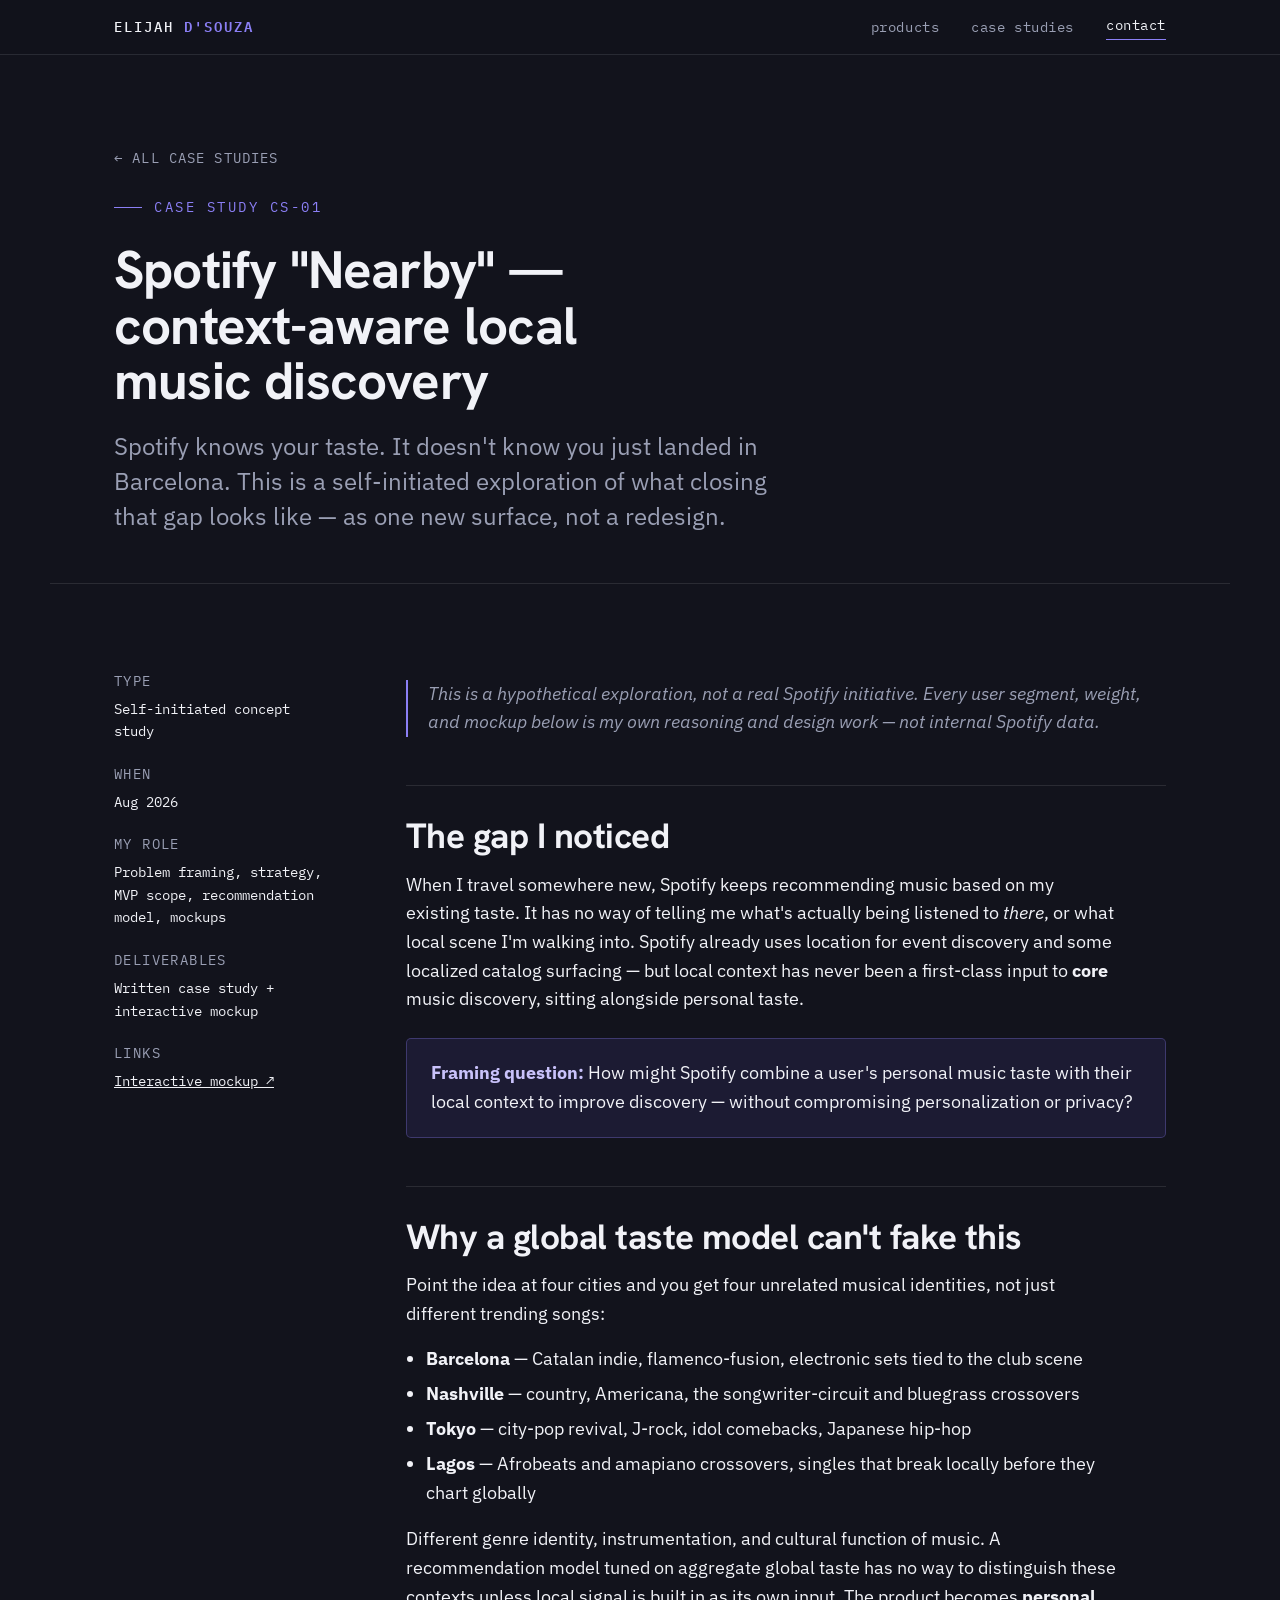
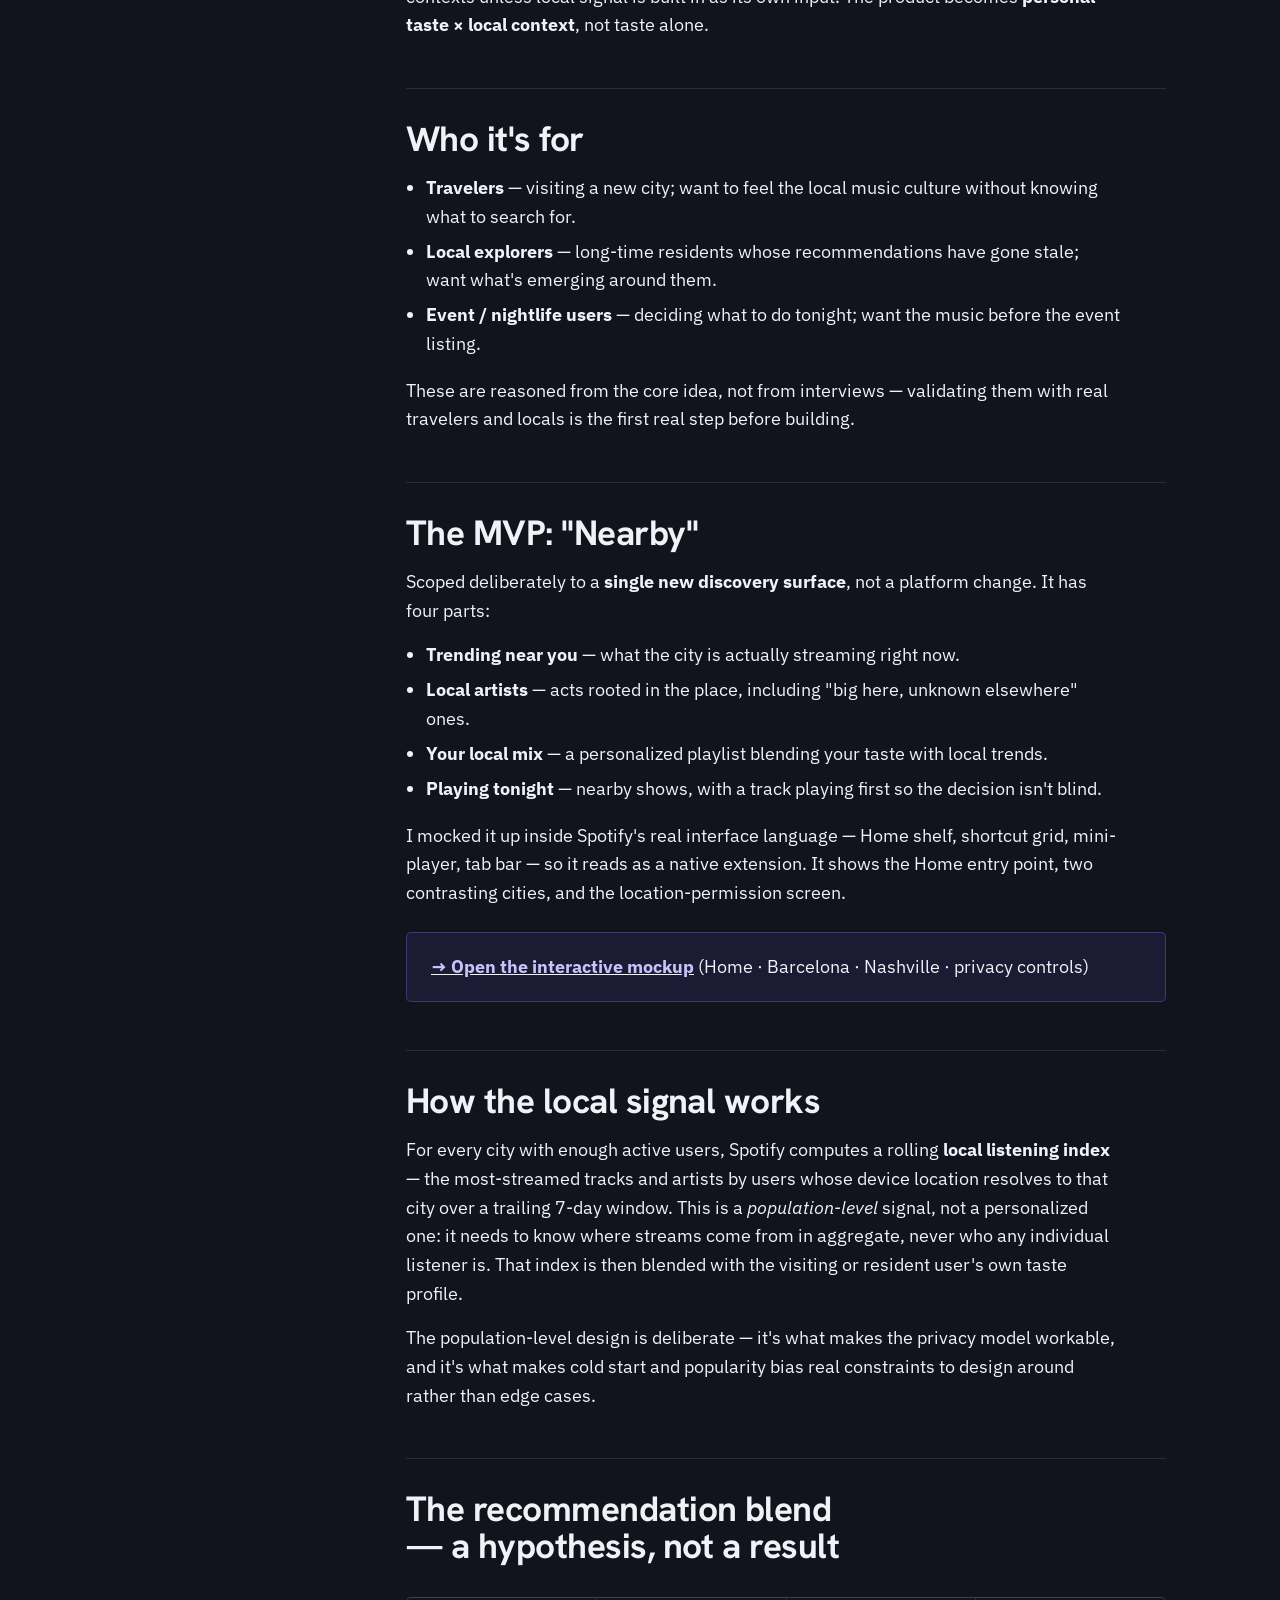
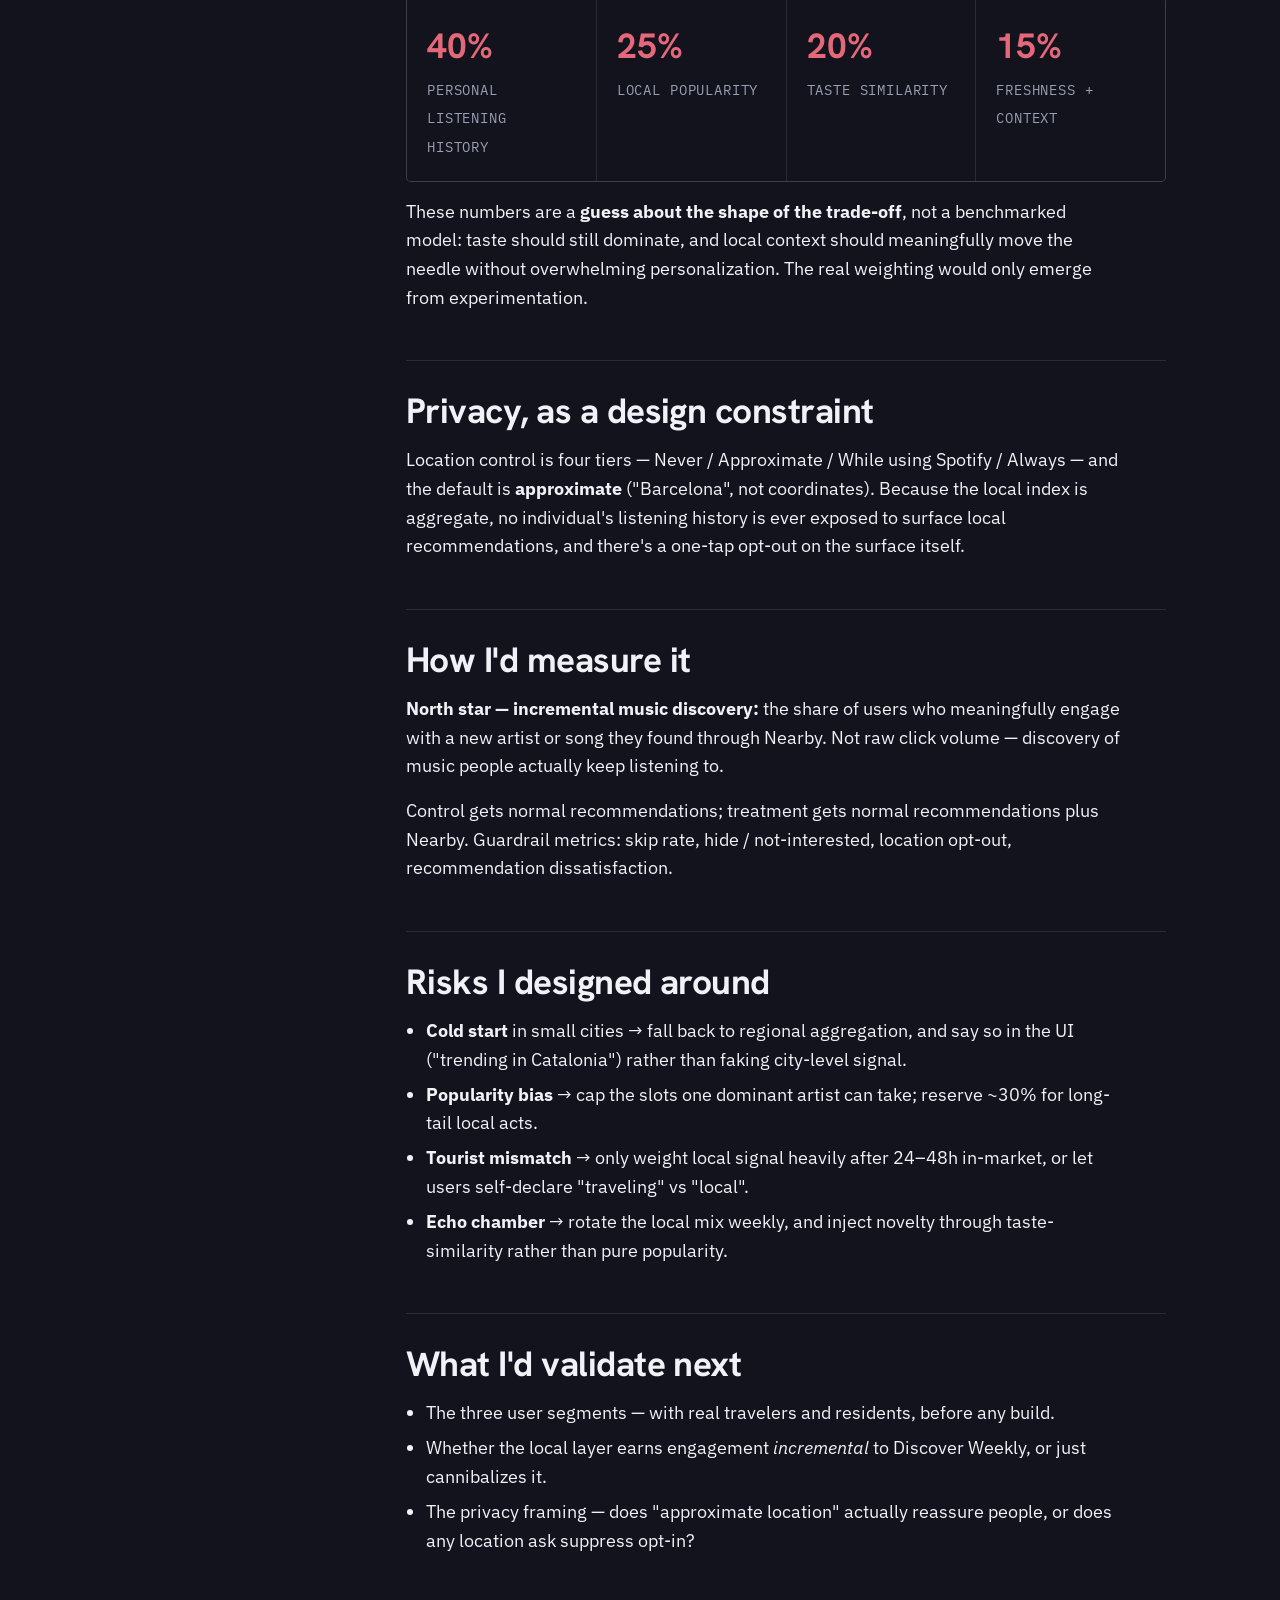
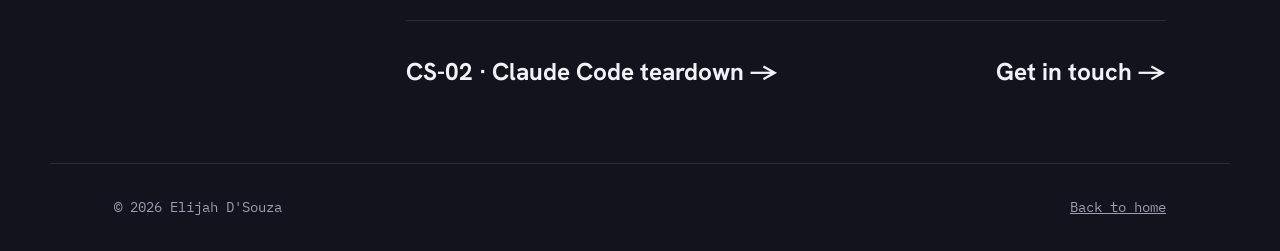
==== case-study-1.html @ 66f2e5a7 "Add CS-02 Claude Code teardown, link previews, print styles - New case study: Claude Code product te" ====
<!DOCTYPE html>
<html lang="en">
<head>
  <meta charset="UTF-8" />
  <meta name="viewport" content="width=device-width, initial-scale=1.0" />
  <title>CS-01 · Spotify "Nearby" — Elijah D'Souza</title>
  <meta name="description" content="A self-initiated product case study: blending personal music taste with local context in one new Spotify discovery surface." />
  <link rel="canonical" href="https://knightmare-26.github.io/product-portfolio/case-study-1.html" />
  <meta property="og:type" content="article" />
  <meta property="og:site_name" content="Elijah D'Souza — Product" />
  <meta property="og:title" content="CS-01 · Spotify &quot;Nearby&quot; — Elijah D'Souza" />
  <meta property="og:description" content="A self-initiated product case study: blending personal music taste with local context in one new Spotify discovery surface." />
  <meta property="og:url" content="https://knightmare-26.github.io/product-portfolio/case-study-1.html" />
  <meta property="og:image" content="https://knightmare-26.github.io/product-portfolio/assets/og.png" />
  <meta property="og:image:width" content="1200" />
  <meta property="og:image:height" content="630" />
  <meta property="og:image:alt" content="Elijah D'Souza — product case studies and AI teardowns" />
  <meta name="twitter:card" content="summary_large_image" />
  <link rel="icon" href="data:image/svg+xml,%3Csvg xmlns='http://www.w3.org/2000/svg' viewBox='0 0 32 32'%3E%3Crect width='32' height='32' rx='6' fill='%238b7ff5'/%3E%3Ctext x='16' y='22' font-family='monospace' font-size='16' fill='%2312131c' text-anchor='middle'%3EE%3C/text%3E%3C/svg%3E" />
  <link rel="preconnect" href="https://fonts.googleapis.com" />
  <link rel="preconnect" href="https://fonts.gstatic.com" crossorigin />
  <link rel="stylesheet" href="https://fonts.googleapis.com/css2?family=Hanken+Grotesk:wght@500;600;700;800&family=IBM+Plex+Mono:wght@400;500&family=IBM+Plex+Sans:wght@400;500;600&display=swap" />
  <link rel="stylesheet" href="./styles.css" />
</head>
<body>
  <a class="skip" href="#cs">Skip to case study</a>

  <header class="nav">
    <div class="wrap nav__inner">
      <a class="nav__mark" href="./index.html">Elijah&nbsp;<b>D'Souza</b></a>
      <nav class="nav__links" aria-label="Primary">
        <a href="./index.html#products">products</a>
        <a href="./index.html#case-studies">case studies</a>
        <a class="is-cta" href="./index.html#contact">contact</a>
      </nav>
    </div>
  </header>

  <main id="cs">
    <section class="wrap cs-hero">
      <a class="cs-back" href="./index.html#case-studies">← All case studies</a>
      <p class="eyebrow cs-hero__eyebrow">Case study CS-01</p>
      <h1>Spotify "Nearby" — context-aware local music discovery</h1>
      <p class="lead">Spotify knows your taste. It doesn't know you just landed in Barcelona. This is a self-initiated exploration of what closing that gap looks like — as one new surface, not a redesign.</p>
    </section>

    <section class="wrap section">
      <div class="cs-layout">

        <dl class="cs-meta">
          <div><dt>Type</dt><dd>Self-initiated concept study</dd></div>
          <div><dt>When</dt><dd>Aug 2026</dd></div>
          <div><dt>My role</dt><dd>Problem framing, strategy, MVP scope, recommendation model, mockups</dd></div>
          <div><dt>Deliverables</dt><dd>Written case study + interactive mockup</dd></div>
          <div><dt>Links</dt><dd><a href="./spotify-nearby-mockup.html" target="_blank" rel="noopener">Interactive mockup ↗</a></dd></div>
        </dl>

        <div class="cs-body">
          <blockquote>This is a hypothetical exploration, not a real Spotify initiative. Every user segment, weight, and mockup below is my own reasoning and design work — not internal Spotify data.</blockquote>

          <h2>The gap I noticed</h2>
          <p>When I travel somewhere new, Spotify keeps recommending music based on my existing taste. It has no way of telling me what's actually being listened to <em>there</em>, or what local scene I'm walking into. Spotify already uses location for event discovery and some localized catalog surfacing — but local context has never been a first-class input to <strong>core</strong> music discovery, sitting alongside personal taste.</p>

          <div class="callout">
            <p><strong>Framing question:</strong> How might Spotify combine a user's personal music taste with their local context to improve discovery — without compromising personalization or privacy?</p>
          </div>

          <h2>Why a global taste model can't fake this</h2>
          <p>Point the idea at four cities and you get four unrelated musical identities, not just different trending songs:</p>
          <ul>
            <li><strong>Barcelona</strong> — Catalan indie, flamenco-fusion, electronic sets tied to the club scene</li>
            <li><strong>Nashville</strong> — country, Americana, the songwriter-circuit and bluegrass crossovers</li>
            <li><strong>Tokyo</strong> — city-pop revival, J-rock, idol comebacks, Japanese hip-hop</li>
            <li><strong>Lagos</strong> — Afrobeats and amapiano crossovers, singles that break locally before they chart globally</li>
          </ul>
          <p>Different genre identity, instrumentation, and cultural function of music. A recommendation model tuned on aggregate global taste has no way to distinguish these contexts unless local signal is built in as its own input. The product becomes <strong>personal taste × local context</strong>, not taste alone.</p>

          <h2>Who it's for</h2>
          <ul>
            <li><strong>Travelers</strong> — visiting a new city; want to feel the local music culture without knowing what to search for.</li>
            <li><strong>Local explorers</strong> — long-time residents whose recommendations have gone stale; want what's emerging around them.</li>
            <li><strong>Event / nightlife users</strong> — deciding what to do tonight; want the music before the event listing.</li>
          </ul>
          <p>These are reasoned from the core idea, not from interviews — validating them with real travelers and locals is the first real step before building.</p>

          <h2>The MVP: "Nearby"</h2>
          <p>Scoped deliberately to a <strong>single new discovery surface</strong>, not a platform change. It has four parts:</p>
          <ul>
            <li><strong>Trending near you</strong> — what the city is actually streaming right now.</li>
            <li><strong>Local artists</strong> — acts rooted in the place, including "big here, unknown elsewhere" ones.</li>
            <li><strong>Your local mix</strong> — a personalized playlist blending your taste with local trends.</li>
            <li><strong>Playing tonight</strong> — nearby shows, with a track playing first so the decision isn't blind.</li>
          </ul>
          <p>I mocked it up inside Spotify's real interface language — Home shelf, shortcut grid, mini-player, tab bar — so it reads as a native extension. It shows the Home entry point, two contrasting cities, and the location-permission screen.</p>
          <div class="callout">
            <p><a href="./spotify-nearby-mockup.html" target="_blank" rel="noopener"><strong>→ Open the interactive mockup</strong></a> (Home · Barcelona · Nashville · privacy controls)</p>
          </div>

          <h2>How the local signal works</h2>
          <p>For every city with enough active users, Spotify computes a rolling <strong>local listening index</strong> — the most-streamed tracks and artists by users whose device location resolves to that city over a trailing 7-day window. This is a <em>population-level</em> signal, not a personalized one: it needs to know where streams come from in aggregate, never who any individual listener is. That index is then blended with the visiting or resident user's own taste profile.</p>
          <p>The population-level design is deliberate — it's what makes the privacy model workable, and it's what makes cold start and popularity bias real constraints to design around rather than edge cases.</p>

          <h2>The recommendation blend — a hypothesis, not a result</h2>
          <div class="metric-band">
            <div><b>40%</b><span>personal listening history</span></div>
            <div><b>25%</b><span>local popularity</span></div>
            <div><b>20%</b><span>taste similarity</span></div>
            <div><b>15%</b><span>freshness + context</span></div>
          </div>
          <p>These numbers are a <strong>guess about the shape of the trade-off</strong>, not a benchmarked model: taste should still dominate, and local context should meaningfully move the needle without overwhelming personalization. The real weighting would only emerge from experimentation.</p>

          <h2>Privacy, as a design constraint</h2>
          <p>Location control is four tiers — Never / Approximate / While using Spotify / Always — and the default is <strong>approximate</strong> ("Barcelona", not coordinates). Because the local index is aggregate, no individual's listening history is ever exposed to surface local recommendations, and there's a one-tap opt-out on the surface itself.</p>

          <h2>How I'd measure it</h2>
          <p><strong>North star — incremental music discovery:</strong> the share of users who meaningfully engage with a new artist or song they found through Nearby. Not raw click volume — discovery of music people actually keep listening to.</p>
          <p>Control gets normal recommendations; treatment gets normal recommendations plus Nearby. Guardrail metrics: skip rate, hide / not-interested, location opt-out, recommendation dissatisfaction.</p>

          <h2>Risks I designed around</h2>
          <ul>
            <li><strong>Cold start</strong> in small cities → fall back to regional aggregation, and say so in the UI ("trending in Catalonia") rather than faking city-level signal.</li>
            <li><strong>Popularity bias</strong> → cap the slots one dominant artist can take; reserve ~30% for long-tail local acts.</li>
            <li><strong>Tourist mismatch</strong> → only weight local signal heavily after 24–48h in-market, or let users self-declare "traveling" vs "local".</li>
            <li><strong>Echo chamber</strong> → rotate the local mix weekly, and inject novelty through taste-similarity rather than pure popularity.</li>
          </ul>

          <h2>What I'd validate next</h2>
          <ul>
            <li>The three user segments — with real travelers and residents, before any build.</li>
            <li>Whether the local layer earns engagement <em>incremental</em> to Discover Weekly, or just cannibalizes it.</li>
            <li>The privacy framing — does "approximate location" actually reassure people, or does any location ask suppress opt-in?</li>
          </ul>

          <div class="cs-next">
            <a href="./case-study-2.html">CS-02 · Claude Code teardown →</a>
            <a href="./index.html#contact">Get in touch →</a>
          </div>
        </div>
      </div>
    </section>
  </main>

  <footer class="foot wrap">
    <span>© <span data-year></span> Elijah D'Souza</span>
    <span><a class="foot__link" href="./index.html">Back to home</a></span>
  </footer>

  <script src="./main.js"></script>
</body>
</html>
---- styles.css ----
/* =========================================================================
   Product portfolio — dark "spec sheet" identity
   Display: Hanken Grotesk · Body: IBM Plex Sans · Labels: IBM Plex Mono
   Single committed dark theme (deep navy ground, periwinkle-violet accent).
   ========================================================================= */

:root {
  --ground:      #12131c;   /* deep navy-black */
  --surface:     #171826;   /* raised panel */
  --surface-2:   #1e2033;
  --ink:         #f1f2f7;
  --muted:       #9a9fb4;
  --hairline:    rgba(255, 255, 255, 0.10);
  --hairline-2:  rgba(255, 255, 255, 0.06);

  --accent:      #8b7ff5;   /* periwinkle violet */
  --accent-ink:  #c9c2fb;   /* lighter violet for text on dark */
  --accent-soft: #1c1b33;
  --signal:      #e5687a;   /* warm rose — metrics */

  --font-display: "Hanken Grotesk", system-ui, -apple-system, "Segoe UI", Arial, sans-serif;
  --font-body:    "IBM Plex Sans", -apple-system, BlinkMacSystemFont, "Segoe UI", sans-serif;
  --font-mono:    "IBM Plex Mono", ui-monospace, "SFMono-Regular", Menlo, monospace;

  --step--1: clamp(0.80rem, 0.77rem + 0.15vw, 0.88rem);
  --step-0:  clamp(1.00rem, 0.96rem + 0.20vw, 1.13rem);
  --step-1:  clamp(1.25rem, 1.16rem + 0.45vw, 1.55rem);
  --step-2:  clamp(1.60rem, 1.40rem + 1.00vw, 2.30rem);
  --step-3:  clamp(2.10rem, 1.70rem + 2.00vw, 3.50rem);

  --measure: 65ch;
  --pad-x: clamp(1.25rem, 5vw, 5rem);
  --maxw: 1180px;

  --radius: 5px;
  --ease: cubic-bezier(0.22, 1, 0.36, 1);
}

/* ---- Reset-ish ------------------------------------------------------- */
*, *::before, *::after { box-sizing: border-box; }
html { scroll-behavior: smooth; -webkit-text-size-adjust: 100%; }
@media (prefers-reduced-motion: reduce) {
  html { scroll-behavior: auto; }
  *, *::before, *::after {
    animation-duration: 0.001ms !important;
    transition-duration: 0.001ms !important;
  }
}

body {
  margin: 0;
  background: var(--ground);
  color: var(--ink);
  font-family: var(--font-body);
  font-size: var(--step-0);
  line-height: 1.6;
  -webkit-font-smoothing: antialiased;
  text-rendering: optimizeLegibility;
  overflow-x: hidden;
}

img { max-width: 100%; height: auto; display: block; }
a { color: inherit; }

h1, h2, h3, h4 {
  font-family: var(--font-display);
  font-weight: 700;
  line-height: 1.05;
  text-wrap: balance;
  margin: 0;
  letter-spacing: -0.015em;
}

p { margin: 0; }

::selection { background: var(--accent); color: var(--ground); }

:focus-visible {
  outline: 2px solid var(--accent);
  outline-offset: 3px;
  border-radius: 2px;
}

/* ---- Layout helpers ------------------------------------------------- */
.wrap {
  max-width: var(--maxw);
  margin-inline: auto;
  padding-inline: var(--pad-x);
}

.section {
  padding-block: clamp(2.75rem, 6vw, 4.5rem);
  border-top: 1px solid var(--hairline);
  scroll-margin-top: 4.5rem; /* clears the sticky nav on an in-page jump */
}

.eyebrow {
  font-family: var(--font-mono);
  font-size: var(--step--1);
  text-transform: uppercase;
  letter-spacing: 0.18em;
  color: var(--accent);
  display: flex;
  align-items: center;
  gap: 0.75rem;
  margin-bottom: 1.25rem;
}
.eyebrow::before {
  content: "";
  width: 1.75rem;
  height: 1px;
  background: var(--accent);
  flex: none;
}

.lead {
  font-size: var(--step-1);
  line-height: 1.45;
  max-width: 34ch;
  color: var(--ink);
}

.prose { max-width: var(--measure); margin-top: 1.25rem; }
.prose p + p { margin-top: 1.1em; }
.prose__note { color: var(--muted); }

/* ---- Skip link ---------------------------------------------------- */
.skip { position: absolute; left: -999px; }
.skip:focus {
  left: 1rem; top: 1rem; z-index: 100;
  background: var(--accent); color: var(--ground);
  padding: 0.6rem 1rem; border-radius: var(--radius);
  font-family: var(--font-mono); font-size: var(--step--1);
}

/* ---- Top nav (used on case-study pages) --------------------------- */
.nav {
  position: sticky; top: 0; z-index: 50;
  background: color-mix(in srgb, var(--ground) 88%, transparent);
  backdrop-filter: blur(8px);
  border-bottom: 1px solid var(--hairline);
}
.nav__inner {
  display: flex; align-items: center; justify-content: space-between;
  gap: 1rem; padding-block: 0.9rem;
}
.nav__mark {
  font-family: var(--font-mono); font-size: var(--step--1);
  text-transform: uppercase; letter-spacing: 0.14em;
  text-decoration: none; font-weight: 500;
}
.nav__mark b { color: var(--accent); font-weight: 600; }
.nav__links { display: flex; flex-wrap: wrap; justify-content: flex-end; gap: 0.6rem clamp(0.75rem, 3vw, 2rem); align-items: center; }
.nav__links a {
  font-family: var(--font-mono); font-size: var(--step--1);
  text-decoration: none; color: var(--muted);
  text-transform: lowercase; letter-spacing: 0.04em;
  transition: color 0.2s var(--ease);
}
.nav__links a:hover { color: var(--ink); }
.nav__links .is-cta { color: var(--ink); border-bottom: 1px solid var(--accent); padding-bottom: 2px; }

/* About is the first section under the nav — no extra headroom needed (the
   nav already frames the top of the page) and no top hairline, since the
   nav's own bottom border already divides it from the content. */
.section--first { border-top: 0; }

/* ---- Work list ---------------------------------------------- */
.work { display: grid; gap: 1px; background: var(--hairline); border-block: 1px solid var(--hairline); }
.work__item {
  background: var(--ground);
  text-decoration: none;
  color: inherit;
  display: grid;
  grid-template-columns: 5rem 1fr auto;
  gap: clamp(1rem, 4vw, 3rem);
  align-items: baseline;
  padding: clamp(1.5rem, 4vw, 2.5rem) 0.25rem;
  transition: background 0.25s var(--ease), padding-left 0.25s var(--ease);
}
.work__item:hover, .work__item:focus-visible {
  background: var(--surface);
  padding-left: 1rem;
}
.work__num { font-family: var(--font-mono); font-size: var(--step--1); color: var(--accent); }
.work__body h3 { font-size: var(--step-2); }
.work__body p { color: var(--muted); margin-top: 0.6rem; max-width: 52ch; }
.work__tags { margin-top: 1rem; display: flex; flex-wrap: wrap; gap: 0.4rem; }
.work__tags span { font-family: var(--font-mono); font-size: var(--step--1); color: var(--muted); }
.work__tags span:not(:last-child)::after { content: "/"; color: var(--muted); opacity: 0.5; margin-inline: 0.15rem; }
.work__metric { text-align: right; font-family: var(--font-display); }
.work__metric b { display: block; font-size: var(--step-2); color: var(--signal); font-weight: 700; }
.work__metric-label {
  font-family: var(--font-mono); font-size: var(--step--1);
  color: var(--muted); text-transform: uppercase; letter-spacing: 0.08em;
}
.work__arrow { color: var(--muted); margin-left: 0.35rem; }
.work__arrow { display: inline-block; transition: transform 0.25s var(--ease); }
.work__item:hover .work__arrow { transform: translateX(4px); }
@media (max-width: 760px) {
  .work__item { grid-template-columns: 1fr; gap: 0.75rem; }
  .work__metric { text-align: left; }
  .work__metric b { font-size: var(--step-1); }
}

/* ---- Product cards ------------------------------------------ */
.cards {
  list-style: none; margin: 1.5rem 0 0; padding: 0;
  display: grid; grid-template-columns: repeat(auto-fill, minmax(min(100%, 460px), 1fr));
  gap: 1rem;
}
.card a {
  display: flex; flex-direction: column; height: 100%;
  gap: 0.55rem;
  text-decoration: none;
  background: var(--surface);
  border: 1px solid var(--hairline);
  border-radius: 12px;
  padding: 1.4rem 1.5rem 1.25rem;
  transition: border-color 0.2s var(--ease), background 0.2s var(--ease),
              transform 0.2s var(--ease);
}
.card a:hover, .card a:focus-visible {
  border-color: color-mix(in srgb, var(--accent) 45%, transparent);
  background: var(--surface-2);
  transform: translateY(-2px);
}
.card__kind {
  font-family: var(--font-mono); font-size: var(--step--1);
  text-transform: uppercase; letter-spacing: 0.12em;
  color: var(--accent);
}
.card h3 { font-size: var(--step-1); }
.card p { color: var(--muted); font-size: var(--step--1); line-height: 1.55; }
.card__tags { display: flex; flex-wrap: wrap; gap: 0.15rem 0.4rem; margin-top: auto; padding-top: 0.6rem; }
.card__tags span { font-family: var(--font-mono); font-size: var(--step--1); color: var(--muted); }
.card__tags span:not(:last-child)::after { content: "/"; opacity: 0.5; margin-inline: 0.15rem; }
.card__go {
  font-family: var(--font-mono); font-size: var(--step--1);
  color: var(--accent-ink); letter-spacing: 0.04em;
}

/* ---- Contact --------------------------------------------- */
.contact h2 { font-size: var(--step-3); max-width: 22ch; }
.contact__links { margin-top: 2rem; display: flex; flex-wrap: wrap; gap: 0.75rem 1.5rem; }
.contact__links a {
  font-family: var(--font-mono); font-size: var(--step--1);
  text-transform: uppercase; letter-spacing: 0.08em;
  text-decoration: none;
  border-bottom: 1px solid var(--hairline);
  padding-bottom: 3px;
  transition: border-color 0.2s var(--ease), color 0.2s var(--ease);
}
.contact__links a:hover { border-color: var(--accent); color: var(--accent-ink); }

/* ---- Footer -------------------------------------------- */
.foot__link { color: inherit; }
.foot {
  border-top: 1px solid var(--hairline);
  padding-block: 2rem;
  display: flex; flex-wrap: wrap; justify-content: space-between; gap: 1rem;
  font-family: var(--font-mono); font-size: var(--step--1); color: var(--muted);
}

/* ---- Reveal animation --------------------------------- */
.reveal { opacity: 0; transform: translateY(16px); transition: opacity 0.6s var(--ease), transform 0.6s var(--ease); }
.reveal.is-in { opacity: 1; transform: none; }

/* =======================================================
   Case-study pages
   ======================================================= */
.cs-hero { padding-block: clamp(3rem, 8vw, 5.5rem) clamp(2rem, 5vw, 3rem); }
.cs-back {
  font-family: var(--font-mono); font-size: var(--step--1);
  text-decoration: none; color: var(--muted);
  text-transform: uppercase; letter-spacing: 0.08em;
}
.cs-back:hover { color: var(--ink); }
.cs-hero__eyebrow { margin-top: 1.5rem; }
.cs-hero h1 { margin-top: 1.5rem; font-size: var(--step-3); max-width: 20ch; }
.cs-hero .lead { margin-top: 1.25rem; max-width: 48ch; color: var(--muted); }

.cs-layout {
  display: grid;
  grid-template-columns: 220px minmax(0, 1fr);
  gap: clamp(2rem, 6vw, 4.5rem);
  align-items: start;
}
@media (max-width: 900px) { .cs-layout { grid-template-columns: 1fr; } }

.cs-meta {
  position: sticky; top: 5rem; display: grid; gap: 1.25rem;
  font-family: var(--font-mono); font-size: var(--step--1);
}
@media (max-width: 900px) { .cs-meta { position: static; grid-template-columns: repeat(2, 1fr); } }
.cs-meta dt { color: var(--muted); text-transform: uppercase; letter-spacing: 0.1em; }
.cs-meta dd { margin: 0.35rem 0 0; }

.cs-body h2 {
  font-size: var(--step-2); margin-top: 3rem; padding-top: 2rem;
  border-top: 1px solid var(--hairline);
}
.cs-body h2:first-child { margin-top: 0; padding-top: 0; border-top: 0; }
.cs-body h3 { font-size: var(--step-1); margin-top: 1.75rem; }
.cs-body p, .cs-body ul, .cs-body ol { max-width: var(--measure); margin-top: 1rem; }
.cs-body ul, .cs-body ol { padding-left: 1.25rem; }
.cs-body li { margin-top: 0.4rem; }
.cs-body blockquote {
  margin: 1.5rem 0 0; padding-left: 1.25rem;
  border-left: 2px solid var(--accent); color: var(--muted); font-style: italic;
}

.callout {
  margin-top: 1.5rem;
  background: var(--accent-soft);
  border: 1px solid color-mix(in srgb, var(--accent) 30%, transparent);
  border-radius: var(--radius);
  padding: 1.25rem 1.5rem;
}
.callout p { margin-top: 0.5rem; max-width: none; }
.callout p:first-child { margin-top: 0; }
.callout strong { color: var(--accent-ink); }

.metric-band {
  margin-top: 2rem;
  display: grid; grid-template-columns: repeat(auto-fit, minmax(140px, 1fr));
  gap: 1px; background: var(--hairline);
  border: 1px solid var(--hairline); border-radius: var(--radius); overflow: hidden;
}
.metric-band div { background: var(--ground); padding: 1.25rem; }
.metric-band b { font-family: var(--font-display); font-size: var(--step-2); color: var(--signal); display: block; }
.metric-band span {
  font-family: var(--font-mono); font-size: var(--step--1);
  color: var(--muted); text-transform: uppercase; letter-spacing: 0.06em;
}

.cs-next {
  margin-top: 4rem; border-top: 1px solid var(--hairline); padding-top: 2rem;
  display: flex; justify-content: space-between; align-items: baseline;
  gap: 1rem; flex-wrap: wrap;
}
.cs-next__note { font-family: var(--font-mono); font-size: var(--step--1); color: var(--muted); }
.cs-next a { font-family: var(--font-display); font-weight: 700; font-size: var(--step-1); text-decoration: none; }
.cs-next a:hover { color: var(--accent); }

.cs-body code {
  font-family: var(--font-mono); font-size: 0.88em;
  background: var(--surface-2); padding: 0.1em 0.35em; border-radius: 3px;
}

.cs-figure {
  margin: 2rem 0 0; padding: 1.5rem;
  background: var(--surface); border: 1px solid var(--hairline); border-radius: var(--radius);
}
.cs-figure svg { display: block; width: 100%; height: auto; }
.cs-figure figcaption {
  margin-top: 1rem; font-family: var(--font-mono); font-size: var(--step--1); color: var(--muted);
}
.fig-ring { fill: none; stroke: var(--hairline); stroke-width: 1.5; stroke-dasharray: 4 5; }
.fig-core { fill: var(--accent-soft); stroke: var(--accent); stroke-width: 1.5; }
.fig-node { fill: var(--surface-2); stroke: color-mix(in srgb, var(--accent) 45%, transparent); }
.fig-line { fill: none; stroke: var(--accent); stroke-width: 1.5; }
.fig-arrowhead { fill: var(--accent); }
.fig-core-t { fill: var(--ink); font-family: var(--font-display); font-weight: 700; font-size: 17px; }
.fig-node-t { fill: var(--ink); font-family: var(--font-body); font-weight: 600; font-size: 13px; }
.fig-label { fill: var(--ink); font-family: var(--font-mono); font-size: 13px; }
.fig-sub { fill: var(--muted); font-family: var(--font-mono); font-size: 11px; }

.cs-table-wrap { margin-top: 1.5rem; overflow-x: auto; }
.cs-table { width: 100%; border-collapse: collapse; font-size: var(--step--1); min-width: 480px; }
.cs-table th, .cs-table td {
  text-align: left; vertical-align: top; padding: 0.75rem 0.9rem;
  border-bottom: 1px solid var(--hairline);
}
.cs-table th {
  font-family: var(--font-mono); font-weight: 500; color: var(--muted);
  text-transform: uppercase; letter-spacing: 0.08em;
}
.cs-table td:first-child { font-family: var(--font-mono); color: var(--signal); }
.cs-table td:nth-child(3), .cs-table td:nth-child(4) { white-space: nowrap; font-family: var(--font-mono); }

.cs-table--plain td:first-child { color: var(--ink); white-space: nowrap; }
.cs-table--plain td:nth-child(3), .cs-table--plain td:nth-child(4) { white-space: normal; font-family: var(--font-body); }
.cs-table--plain code { white-space: nowrap; }

.fig-step { fill: var(--ground); stroke: var(--hairline); }
.fig-line--done { stroke: var(--signal); }
.fig-bracket { fill: none; stroke: var(--muted); stroke-width: 1; }
.fig-seg1 { fill: color-mix(in srgb, var(--accent) 55%, var(--ground)); }
.fig-seg2 { fill: color-mix(in srgb, var(--accent) 30%, var(--ground)); }
.fig-seg3 { fill: var(--surface-2); stroke: var(--hairline); }
.fig-tick { stroke: var(--hairline); }
.fig-rule { stroke: var(--hairline); }

.cs-trace { list-style: none; padding-left: 0 !important; }
.cs-trace li {
  display: grid; grid-template-columns: 4.5rem 1fr; gap: 0.75rem;
  padding: 0.6rem 0; border-bottom: 1px solid var(--hairline-2); margin-top: 0;
}
.cs-trace li > span {
  font-family: var(--font-mono); font-size: var(--step--1); color: var(--signal); padding-top: 0.15rem;
}

.cs-sources { font-size: var(--step--1); }

/* =======================================================
   Print / PDF — light ink-friendly version of the same tokens
   ======================================================= */
@media print {
  @page { size: A4; margin: 16mm 14mm; }
  :root {
    --ground: #ffffff; --surface: #f6f6fa; --surface-2: #ececf3;
    --ink: #15161f; --muted: #555a6e;
    --hairline: rgba(0, 0, 0, 0.14); --hairline-2: rgba(0, 0, 0, 0.08);
    --accent: #5b4fd6; --accent-ink: #3f34b0; --accent-soft: #f0eefd;
    --signal: #c23a52;
    --step--1: 8.5pt; --step-0: 10pt; --step-1: 12.5pt; --step-2: 16pt; --step-3: 24pt;
  }
  body { background: #fff; -webkit-print-color-adjust: exact; print-color-adjust: exact; }
  .nav, .skip, .cs-back, .cs-next, .foot { display: none !important; }
  .wrap { max-width: none; padding-inline: 0; }
  .section { padding-block: 0; }
  .cs-hero { padding-block: 0 1.25rem; }
  .cs-hero h1 { max-width: none; }
  .cs-hero .lead { max-width: none; }
  .cs-layout { grid-template-columns: 1fr; gap: 1.25rem; }
  .cs-meta { position: static; grid-template-columns: repeat(5, 1fr); gap: 0.75rem; }
  .cs-body p, .cs-body ul, .cs-body ol { max-width: none; }
  .cs-body h2 { margin-top: 1.75rem; padding-top: 1.25rem; break-after: avoid; }
  .cs-body h3 { break-after: avoid; }
  .cs-figure, .callout, .metric-band, .cs-table, .cs-trace li, blockquote { break-inside: avoid; }
  .cs-table-wrap { overflow: visible; }
  .cs-table { min-width: 0; }
  a { color: var(--accent-ink); }
  .cs-sources a::after { content: " — " attr(href); color: var(--muted); word-break: break-all; }
}
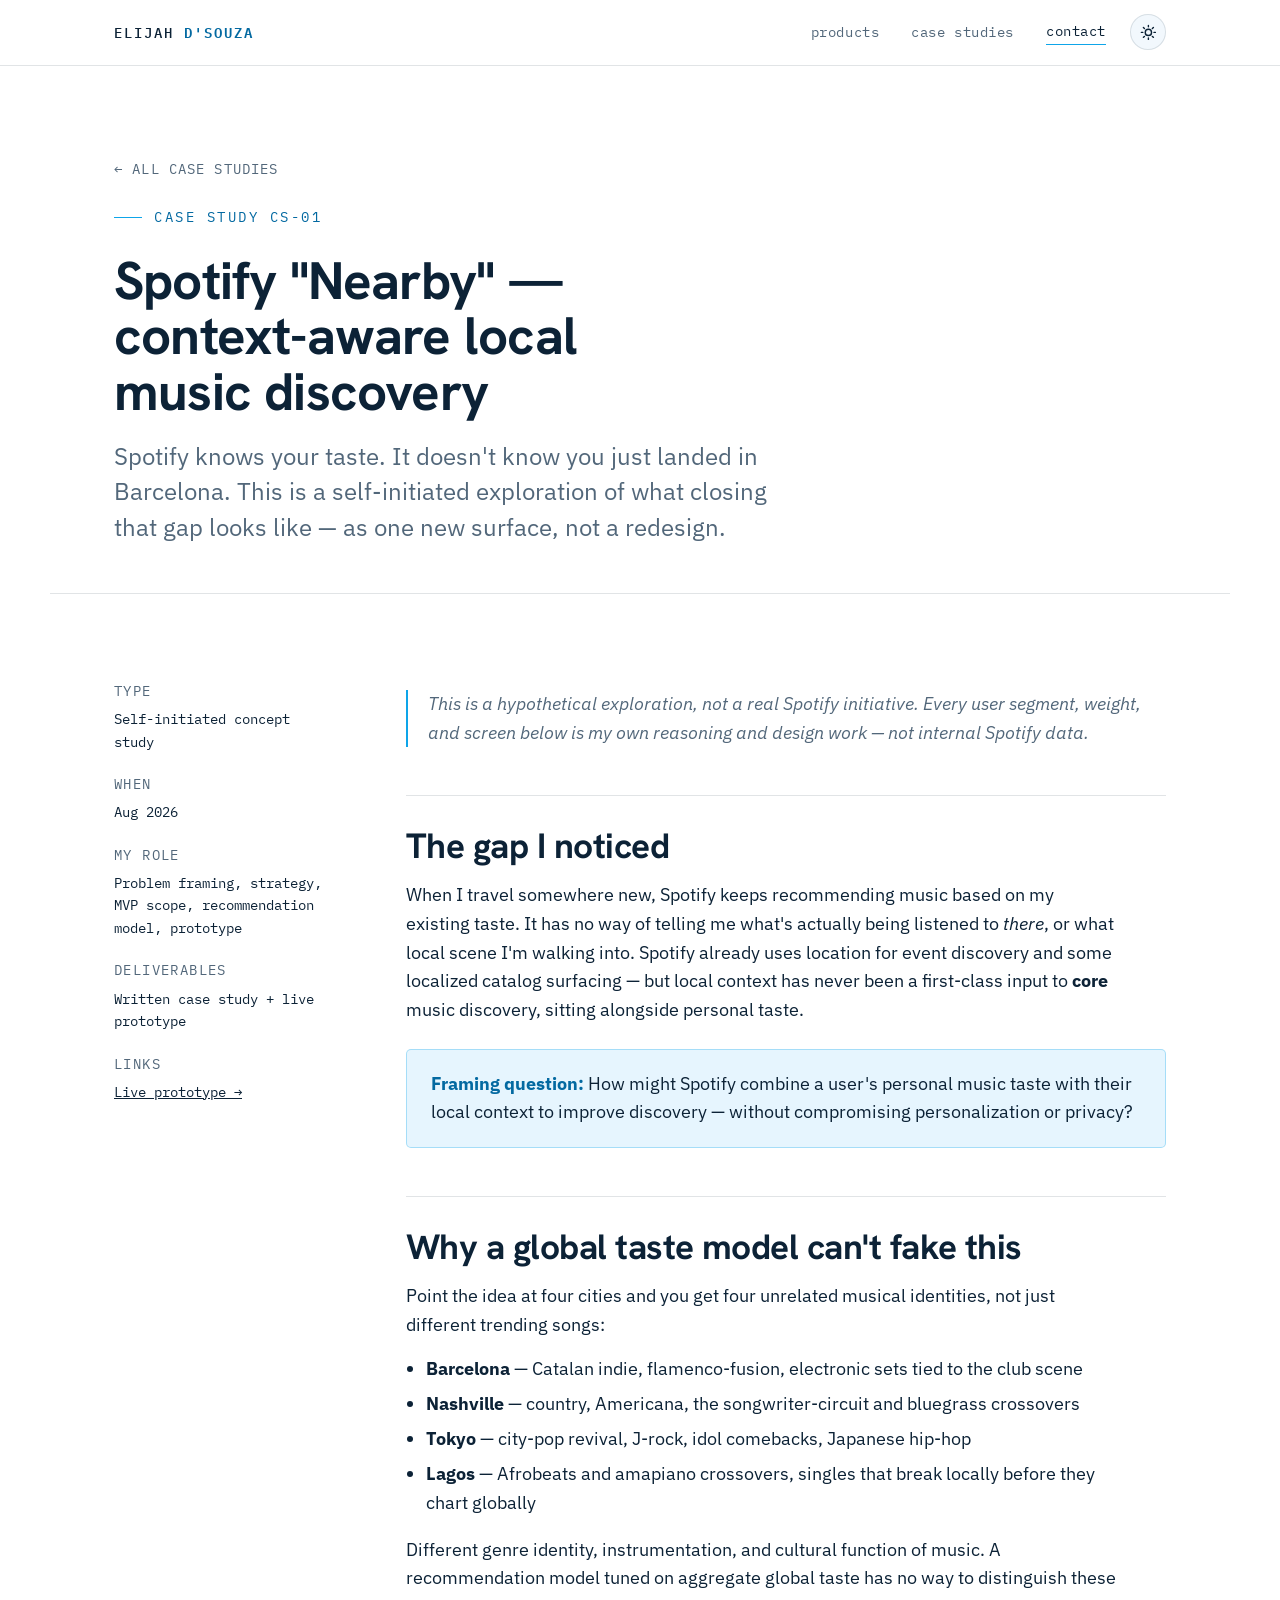
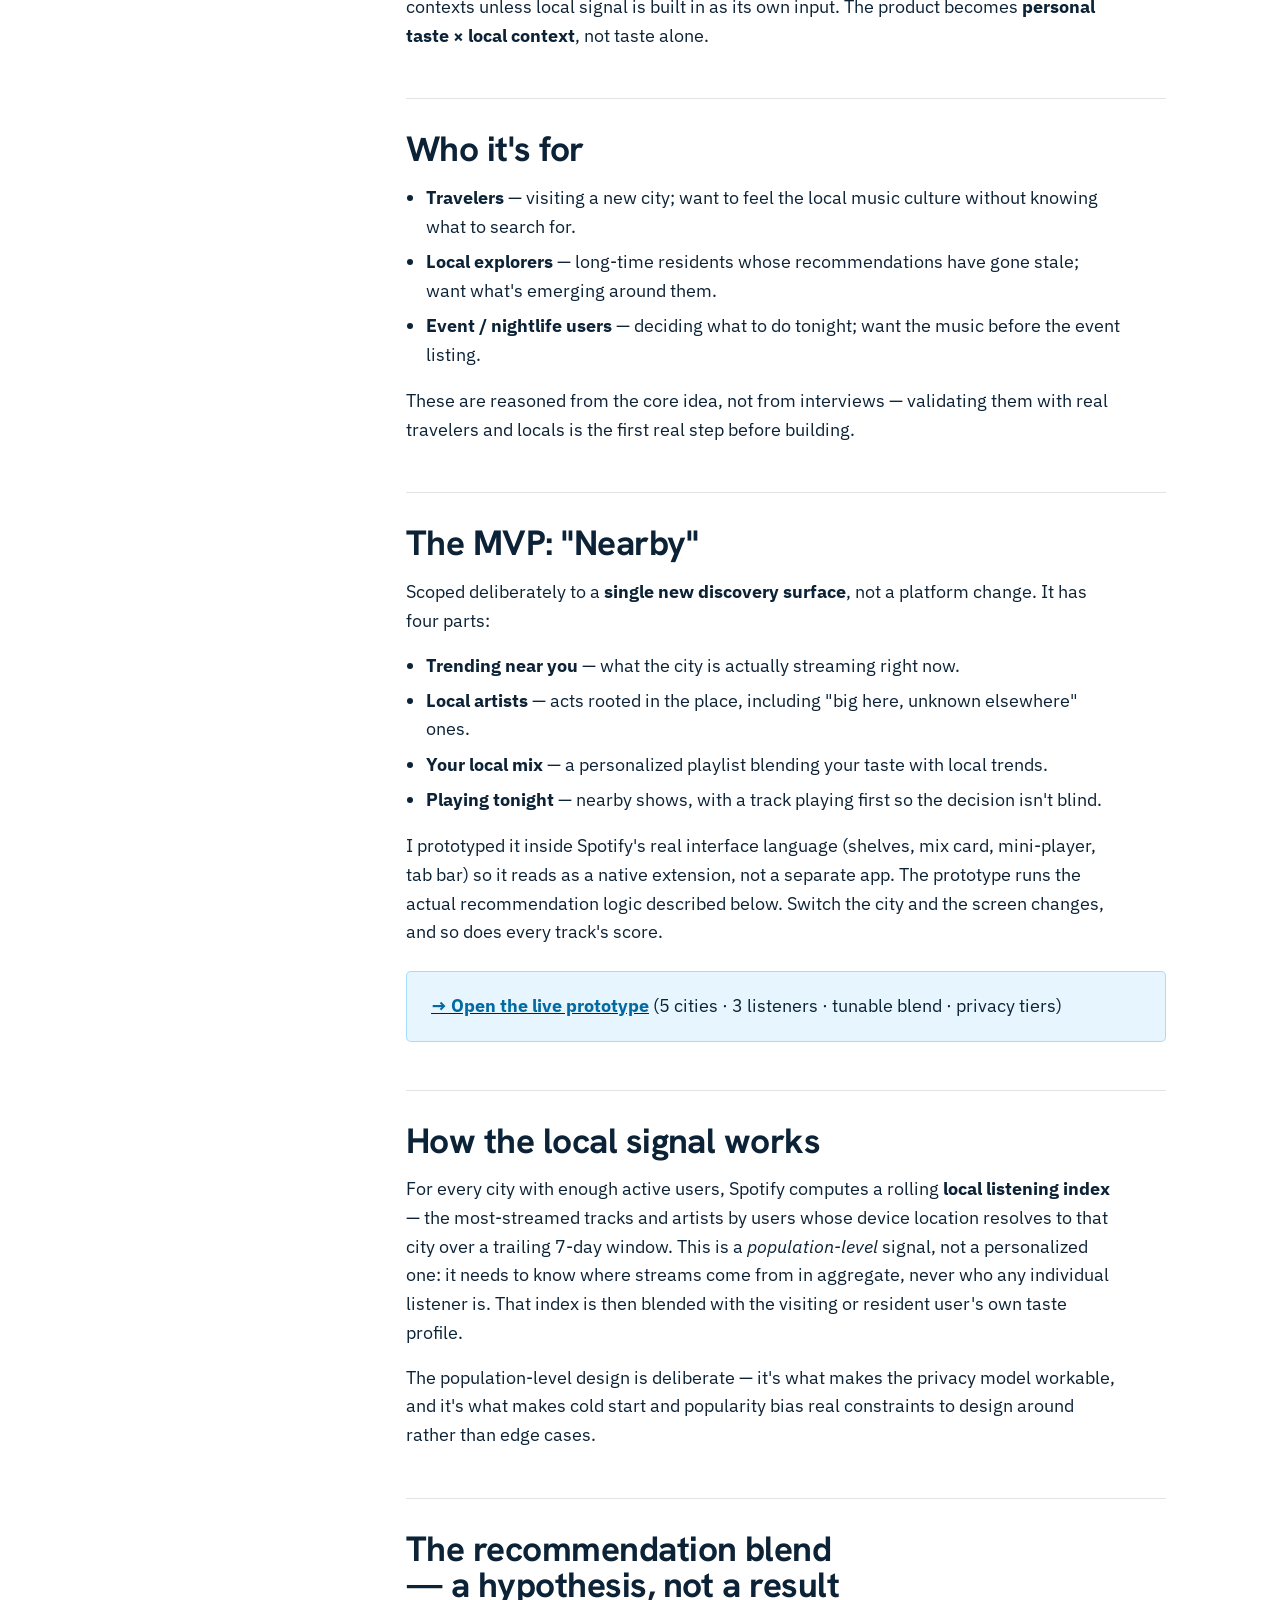
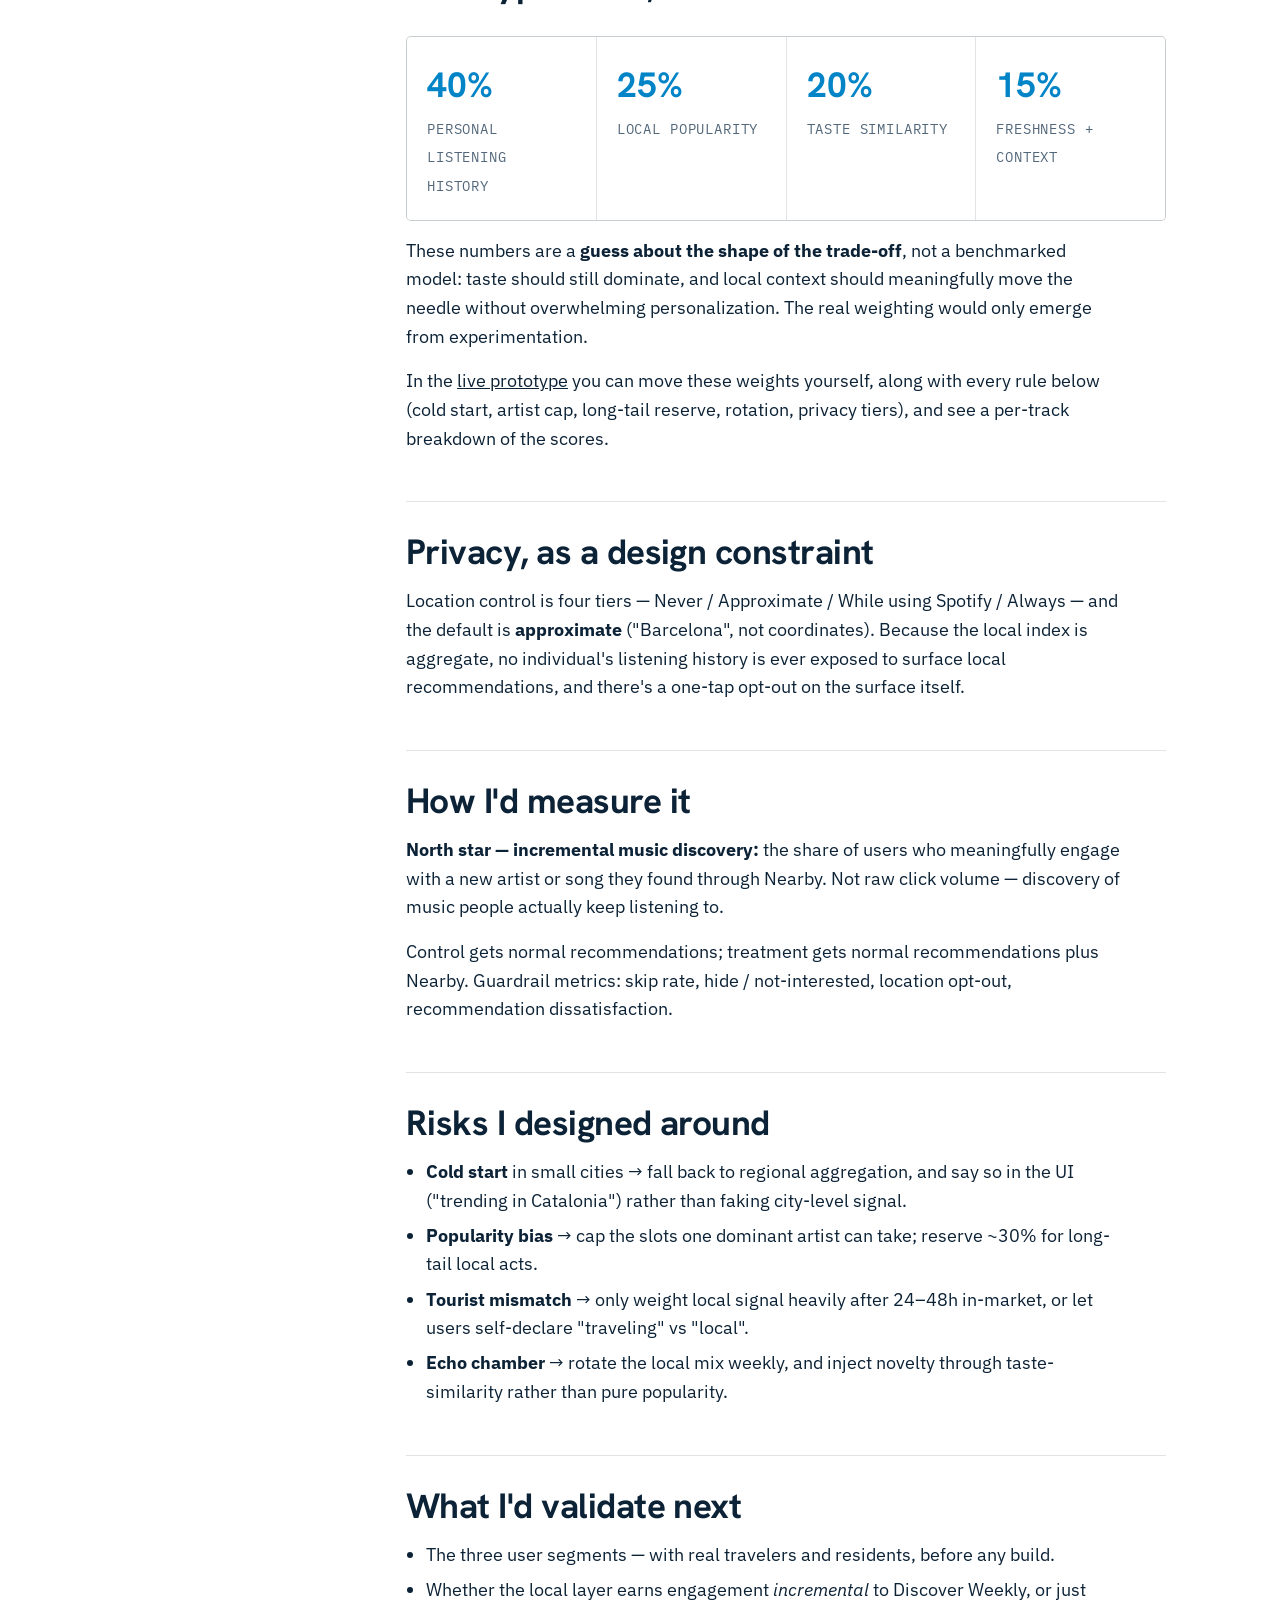
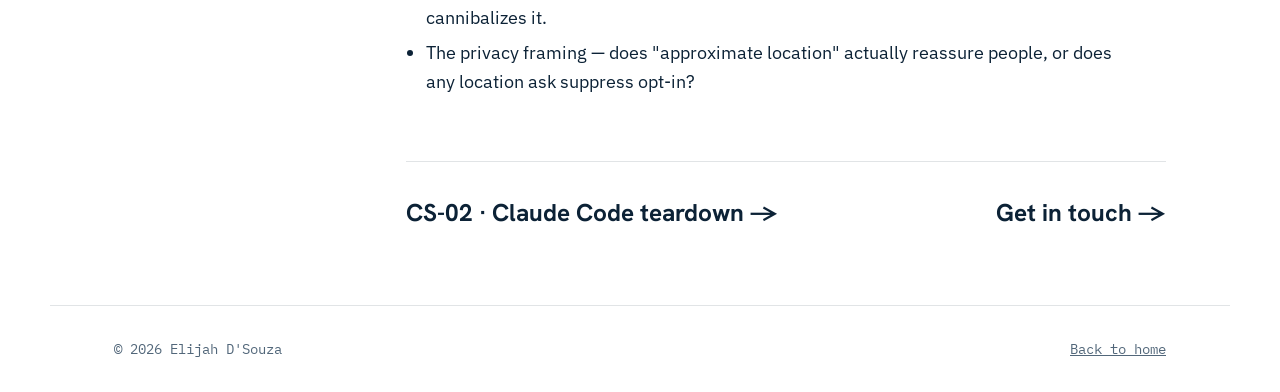
==== commit bb68bf8b: "Scroll-story home, sky blue theme with dark mode, Nearby live prototype - Home page rebuilt as a pin" ====
--- a/case-study-1.html
+++ b/case-study-1.html
@@ -16,7 +16,8 @@
   <meta property="og:image:height" content="630" />
   <meta property="og:image:alt" content="Elijah D'Souza — product case studies and AI teardowns" />
   <meta name="twitter:card" content="summary_large_image" />
-  <link rel="icon" href="data:image/svg+xml,%3Csvg xmlns='http://www.w3.org/2000/svg' viewBox='0 0 32 32'%3E%3Crect width='32' height='32' rx='6' fill='%238b7ff5'/%3E%3Ctext x='16' y='22' font-family='monospace' font-size='16' fill='%2312131c' text-anchor='middle'%3EE%3C/text%3E%3C/svg%3E" />
+  <link rel="icon" href="data:image/svg+xml,%3Csvg xmlns='http://www.w3.org/2000/svg' viewBox='0 0 32 32'%3E%3Crect width='32' height='32' rx='6' fill='%230ea5e9'/%3E%3Ctext x='16' y='22' font-family='monospace' font-size='16' fill='%23ffffff' text-anchor='middle'%3EE%3C/text%3E%3C/svg%3E" />
+  <script>try { var t = localStorage.getItem("theme"); if (t === "dark" || t === "light") document.documentElement.dataset.theme = t; } catch (e) {}</script>
   <link rel="preconnect" href="https://fonts.googleapis.com" />
   <link rel="preconnect" href="https://fonts.gstatic.com" crossorigin />
   <link rel="stylesheet" href="https://fonts.googleapis.com/css2?family=Hanken+Grotesk:wght@500;600;700;800&family=IBM+Plex+Mono:wght@400;500&family=IBM+Plex+Sans:wght@400;500;600&display=swap" />
@@ -28,11 +29,17 @@
   <header class="nav">
     <div class="wrap nav__inner">
       <a class="nav__mark" href="./index.html">Elijah&nbsp;<b>D'Souza</b></a>
+      <div class="nav__end">
       <nav class="nav__links" aria-label="Primary">
         <a href="./index.html#products">products</a>
         <a href="./index.html#case-studies">case studies</a>
         <a class="is-cta" href="./index.html#contact">contact</a>
       </nav>
+        <button class="theme-toggle" type="button" aria-label="Toggle dark mode" data-theme-toggle>
+          <svg class="i-sun" viewBox="0 0 24 24" fill="none" stroke="currentColor" stroke-width="2" stroke-linecap="round" aria-hidden="true"><circle cx="12" cy="12" r="4.5"/><path d="M12 2v2M12 20v2M4.9 4.9l1.4 1.4M17.7 17.7l1.4 1.4M2 12h2M20 12h2M4.9 19.1l1.4-1.4M17.7 6.3l1.4-1.4"/></svg>
+          <svg class="i-moon" viewBox="0 0 24 24" fill="none" stroke="currentColor" stroke-width="2" stroke-linejoin="round" aria-hidden="true"><path d="M20 14.5A8 8 0 0 1 9.5 4a8 8 0 1 0 10.5 10.5z"/></svg>
+        </button>
+      </div>
     </div>
   </header>
 
@@ -50,13 +57,13 @@
         <dl class="cs-meta">
           <div><dt>Type</dt><dd>Self-initiated concept study</dd></div>
           <div><dt>When</dt><dd>Aug 2026</dd></div>
-          <div><dt>My role</dt><dd>Problem framing, strategy, MVP scope, recommendation model, mockups</dd></div>
-          <div><dt>Deliverables</dt><dd>Written case study + interactive mockup</dd></div>
-          <div><dt>Links</dt><dd><a href="./spotify-nearby-mockup.html" target="_blank" rel="noopener">Interactive mockup ↗</a></dd></div>
+          <div><dt>My role</dt><dd>Problem framing, strategy, MVP scope, recommendation model, prototype</dd></div>
+          <div><dt>Deliverables</dt><dd>Written case study + live prototype</dd></div>
+          <div><dt>Links</dt><dd><a href="./spotify-nearby-prototype.html">Live prototype →</a></dd></div>
         </dl>
 
         <div class="cs-body">
-          <blockquote>This is a hypothetical exploration, not a real Spotify initiative. Every user segment, weight, and mockup below is my own reasoning and design work — not internal Spotify data.</blockquote>
+          <blockquote>This is a hypothetical exploration, not a real Spotify initiative. Every user segment, weight, and screen below is my own reasoning and design work — not internal Spotify data.</blockquote>
 
           <h2>The gap I noticed</h2>
           <p>When I travel somewhere new, Spotify keeps recommending music based on my existing taste. It has no way of telling me what's actually being listened to <em>there</em>, or what local scene I'm walking into. Spotify already uses location for event discovery and some localized catalog surfacing — but local context has never been a first-class input to <strong>core</strong> music discovery, sitting alongside personal taste.</p>
@@ -91,9 +98,9 @@
             <li><strong>Your local mix</strong> — a personalized playlist blending your taste with local trends.</li>
             <li><strong>Playing tonight</strong> — nearby shows, with a track playing first so the decision isn't blind.</li>
           </ul>
-          <p>I mocked it up inside Spotify's real interface language — Home shelf, shortcut grid, mini-player, tab bar — so it reads as a native extension. It shows the Home entry point, two contrasting cities, and the location-permission screen.</p>
+          <p>I prototyped it inside Spotify's real interface language (shelves, mix card, mini-player, tab bar) so it reads as a native extension, not a separate app. The prototype runs the actual recommendation logic described below. Switch the city and the screen changes, and so does every track's score.</p>
           <div class="callout">
-            <p><a href="./spotify-nearby-mockup.html" target="_blank" rel="noopener"><strong>→ Open the interactive mockup</strong></a> (Home · Barcelona · Nashville · privacy controls)</p>
+            <p><a href="./spotify-nearby-prototype.html"><strong>→ Open the live prototype</strong></a> (5 cities · 3 listeners · tunable blend · privacy tiers)</p>
           </div>
 
           <h2>How the local signal works</h2>
@@ -108,6 +115,7 @@
             <div><b>15%</b><span>freshness + context</span></div>
           </div>
           <p>These numbers are a <strong>guess about the shape of the trade-off</strong>, not a benchmarked model: taste should still dominate, and local context should meaningfully move the needle without overwhelming personalization. The real weighting would only emerge from experimentation.</p>
+          <p>In the <a href="./spotify-nearby-prototype.html">live prototype</a> you can move these weights yourself, along with every rule below (cold start, artist cap, long-tail reserve, rotation, privacy tiers), and see a per-track breakdown of the scores.</p>
 
           <h2>Privacy, as a design constraint</h2>
           <p>Location control is four tiers — Never / Approximate / While using Spotify / Always — and the default is <strong>approximate</strong> ("Barcelona", not coordinates). Because the local index is aggregate, no individual's listening history is ever exposed to surface local recommendations, and there's a one-tap opt-out on the surface itself.</p>
--- a/styles.css
+++ b/styles.css
@@ -1,22 +1,26 @@
 /* =========================================================================
-   Product portfolio — dark "spec sheet" identity
+   Product portfolio — sky blue & white, with a dark-grey dark mode
    Display: Hanken Grotesk · Body: IBM Plex Sans · Labels: IBM Plex Mono
-   Single committed dark theme (deep navy ground, periwinkle-violet accent).
    ========================================================================= */
 
 :root {
-  --ground:      #12131c;   /* deep navy-black */
-  --surface:     #171826;   /* raised panel */
-  --surface-2:   #1e2033;
-  --ink:         #f1f2f7;
-  --muted:       #9a9fb4;
-  --hairline:    rgba(255, 255, 255, 0.10);
-  --hairline-2:  rgba(255, 255, 255, 0.06);
-
-  --accent:      #8b7ff5;   /* periwinkle violet */
-  --accent-ink:  #c9c2fb;   /* lighter violet for text on dark */
-  --accent-soft: #1c1b33;
-  --signal:      #e5687a;   /* warm rose — metrics */
+  color-scheme: light;
+  /* Light: sky blue on white */
+  --ground:      #ffffff;
+  --surface:     #f2f8fd;
+  --surface-2:   #e4f2fc;
+  --ink:         #0c2236;
+  --muted:       #52677a;
+  --hairline:    rgba(12, 34, 54, 0.12);
+  --hairline-2:  rgba(12, 34, 54, 0.06);
+
+  --accent:      #0ea5e9;   /* sky — fills, lines, dots */
+  --accent-ink:  #0369a1;   /* deeper sky — text on light grounds */
+  --accent-soft: #e6f5fe;
+  --signal:      #0284c7;   /* metrics */
+  --sky-wash:    linear-gradient(165deg, #dff1fd 0%, #f3f9fe 45%, #ffffff 100%);
+  --deep:        #0b4a6f;   /* split-panel ground */
+  --on-deep:     #f0f9ff;
 
   --font-display: "Hanken Grotesk", system-ui, -apple-system, "Segoe UI", Arial, sans-serif;
   --font-body:    "IBM Plex Sans", -apple-system, BlinkMacSystemFont, "Segoe UI", sans-serif;
@@ -34,6 +38,28 @@
 
   --radius: 5px;
   --ease: cubic-bezier(0.22, 1, 0.36, 1);
+}
+
+/* Dark: white grounds become dark grey; sky stays the accent */
+@media (prefers-color-scheme: dark) {
+  :root:not([data-theme="light"]) {
+    color-scheme: dark;
+    --ground: #1e2126; --surface: #262a30; --surface-2: #2e333a;
+    --ink: #eef3f8; --muted: #a0abb8;
+    --hairline: rgba(255, 255, 255, 0.11); --hairline-2: rgba(255, 255, 255, 0.06);
+    --accent: #38bdf8; --accent-ink: #7dd3fc; --accent-soft: #1d3240; --signal: #38bdf8;
+    --sky-wash: linear-gradient(165deg, #22303b 0%, #20262d 45%, #1e2126 100%);
+    --deep: #0f2f45; --on-deep: #e0f2fe;
+  }
+}
+:root[data-theme="dark"] {
+  color-scheme: dark;
+  --ground: #1e2126; --surface: #262a30; --surface-2: #2e333a;
+  --ink: #eef3f8; --muted: #a0abb8;
+  --hairline: rgba(255, 255, 255, 0.11); --hairline-2: rgba(255, 255, 255, 0.06);
+  --accent: #38bdf8; --accent-ink: #7dd3fc; --accent-soft: #1d3240; --signal: #38bdf8;
+  --sky-wash: linear-gradient(165deg, #22303b 0%, #20262d 45%, #1e2126 100%);
+  --deep: #0f2f45; --on-deep: #e0f2fe;
 }
 
 /* ---- Reset-ish ------------------------------------------------------- */
@@ -99,7 +125,7 @@
   font-size: var(--step--1);
   text-transform: uppercase;
   letter-spacing: 0.18em;
-  color: var(--accent);
+  color: var(--accent-ink);
   display: flex;
   align-items: center;
   gap: 0.75rem;
@@ -149,7 +175,7 @@
   text-transform: uppercase; letter-spacing: 0.14em;
   text-decoration: none; font-weight: 500;
 }
-.nav__mark b { color: var(--accent); font-weight: 600; }
+.nav__mark b { color: var(--accent-ink); font-weight: 600; }
 .nav__links { display: flex; flex-wrap: wrap; justify-content: flex-end; gap: 0.6rem clamp(0.75rem, 3vw, 2rem); align-items: center; }
 .nav__links a {
   font-family: var(--font-mono); font-size: var(--step--1);
@@ -182,7 +208,7 @@
   background: var(--surface);
   padding-left: 1rem;
 }
-.work__num { font-family: var(--font-mono); font-size: var(--step--1); color: var(--accent); }
+.work__num { font-family: var(--font-mono); font-size: var(--step--1); color: var(--accent-ink); }
 .work__body h3 { font-size: var(--step-2); }
 .work__body p { color: var(--muted); margin-top: 0.6rem; max-width: 52ch; }
 .work__tags { margin-top: 1rem; display: flex; flex-wrap: wrap; gap: 0.4rem; }
@@ -228,7 +254,7 @@
 .card__kind {
   font-family: var(--font-mono); font-size: var(--step--1);
   text-transform: uppercase; letter-spacing: 0.12em;
-  color: var(--accent);
+  color: var(--accent-ink);
 }
 .card h3 { font-size: var(--step-1); }
 .card p { color: var(--muted); font-size: var(--step--1); line-height: 1.55; }
@@ -404,20 +430,353 @@
 .cs-sources { font-size: var(--step--1); }
 
 /* =======================================================
+   Theme toggle (all pages)
+   ======================================================= */
+.theme-toggle {
+  width: 2.25rem; height: 2.25rem; flex: none;
+  display: inline-grid; place-items: center;
+  border-radius: 999px; border: 1px solid var(--hairline);
+  background: var(--surface); color: var(--ink); cursor: pointer;
+  transition: background 0.2s var(--ease), border-color 0.2s var(--ease);
+}
+.theme-toggle:hover { border-color: var(--accent); }
+.theme-toggle svg { width: 1.05rem; height: 1.05rem; }
+.theme-toggle .i-moon { display: none; }
+:root[data-theme="dark"] .theme-toggle .i-sun { display: none; }
+:root[data-theme="dark"] .theme-toggle .i-moon { display: block; }
+@media (prefers-color-scheme: dark) {
+  :root:not([data-theme="light"]) .theme-toggle .i-sun { display: none; }
+  :root:not([data-theme="light"]) .theme-toggle .i-moon { display: block; }
+}
+.nav__end { display: flex; align-items: center; gap: clamp(0.75rem, 3vw, 1.5rem); }
+
+/* =======================================================
+   Home: scroll story
+   A chapter is a tall .pin section; its .stage sticks to the
+   viewport while scroll progress (--p, 0→1) drives the scene.
+   ======================================================= */
+.story { background: var(--ground); }
+
+.s-head {
+  position: fixed; inset: 0 0 auto 0; z-index: 60;
+  display: flex; align-items: center; justify-content: space-between; gap: 1rem;
+  padding: 1rem var(--pad-x);
+  pointer-events: none;
+}
+.s-head > * { pointer-events: auto; }
+.s-mark {
+  font-family: var(--font-display); font-weight: 800; font-size: 1.35rem;
+  letter-spacing: -0.02em; text-decoration: none; line-height: 1;
+}
+.s-mark small {
+  display: block; font-family: var(--font-mono); font-weight: 500;
+  font-size: 0.68rem; letter-spacing: 0.14em; text-transform: uppercase;
+  color: var(--muted); margin-top: 0.3rem;
+}
+.s-mark b { color: var(--accent-ink); font-weight: 800; }
+.s-cta {
+  font-family: var(--font-display); font-weight: 700; font-size: 0.95rem;
+  text-decoration: none; color: #fff; background: var(--accent-ink);
+  padding: 0.7rem 1.25rem; border-radius: 999px;
+  box-shadow: 0 8px 22px -10px color-mix(in srgb, var(--accent) 80%, transparent);
+  transition: transform 0.2s var(--ease);
+}
+:root[data-theme="dark"] .s-cta { color: #0c2236; background: var(--accent); }
+@media (prefers-color-scheme: dark) { :root:not([data-theme="light"]) .s-cta { color: #0c2236; background: var(--accent); } }
+.s-cta:hover { transform: translateY(-1px); }
+.s-head__end { display: flex; align-items: center; gap: 0.75rem; }
+
+/* progress rail */
+.s-rail {
+  position: fixed; left: var(--pad-x); bottom: 1.25rem; z-index: 60;
+  width: min(560px, calc(100vw - 2 * var(--pad-x)));
+  display: flex; justify-content: space-between; align-items: center;
+}
+.s-rail::before, .s-rail__fill {
+  content: ""; position: absolute; left: 0.45rem; right: 0.45rem; top: 50%; height: 2px;
+  background: var(--hairline); transform: translateY(-50%);
+}
+.s-rail__fill { background: var(--accent); right: auto; width: 0; }
+.s-rail a {
+  position: relative; width: 0.9rem; height: 0.9rem; border-radius: 50%;
+  background: var(--ground); border: 2px solid var(--hairline);
+  transition: border-color 0.25s var(--ease), transform 0.25s var(--ease), background 0.25s var(--ease);
+}
+.s-rail a.is-done { border-color: var(--accent); background: var(--accent); }
+.s-rail a.is-here { border-color: var(--accent); transform: scale(1.35); background: var(--ground); }
+.s-rail a span {
+  position: absolute; bottom: 1.4rem; left: 50%; transform: translateX(-50%);
+  font-family: var(--font-mono); font-size: 0.68rem; letter-spacing: 0.08em; text-transform: uppercase;
+  color: var(--muted); white-space: nowrap; opacity: 0; transition: opacity 0.2s var(--ease);
+}
+.s-rail a:hover span, .s-rail a:focus-visible span, .s-rail a.is-here span { opacity: 1; }
+
+.pin { position: relative; height: calc(var(--len, 2) * 100vh); }
+.stage {
+  position: sticky; top: 0; height: 100vh; height: 100svh; overflow: hidden;
+  display: grid; align-items: center;
+  background: var(--sky-wash);
+}
+.stage__inner { width: 100%; max-width: var(--maxw); margin-inline: auto; padding: 6rem var(--pad-x) 5rem; }
+
+/* ---- 1 · hero ---- */
+.hero-word {
+  position: relative; text-align: center; line-height: 0.9;
+  font-family: var(--font-display); font-weight: 800;
+  font-size: clamp(3.2rem, 14vw, 12.5rem); letter-spacing: 0.06em;
+  transform: scale(calc(1 + var(--p, 0) * 0.5));
+  opacity: clamp(0, calc(1.7 - var(--p, 0) * 2.2), 1);
+}
+.hero-word__main { position: relative; z-index: 1; }
+.hero-word__main span {
+  display: inline-block;
+  background: linear-gradient(180deg, #38bdf8, #0369a1);
+  -webkit-background-clip: text; background-clip: text; color: transparent;
+  animation: letterIn 0.9s var(--ease) both;
+  animation-delay: calc(var(--i) * 70ms);
+}
+.hero-word__echo {
+  position: absolute; inset: 0;
+  color: transparent; -webkit-text-stroke: 1.5px color-mix(in srgb, var(--accent) 40%, transparent);
+  transform: translate(calc(-4% - var(--p, 0) * 10%), 9%);
+}
+@keyframes letterIn { from { opacity: 0; transform: translateY(0.35em) rotate(6deg); } to { opacity: 1; transform: none; } }
+.hero-sub {
+  margin-top: clamp(1.5rem, 4vw, 2.5rem); text-align: center;
+  font-family: var(--font-display); font-weight: 700; font-size: var(--step-2);
+  opacity: clamp(0, calc(1.3 - var(--p, 0) * 2.6), 1);
+}
+.hero-sub small {
+  display: block; margin-top: 0.6rem;
+  font-family: var(--font-body); font-weight: 400; font-size: var(--step-0); color: var(--muted);
+}
+.scroll-cue {
+  position: absolute; left: 50%; bottom: 4.75rem; transform: translateX(-50%);
+  font-family: var(--font-mono); font-size: 0.72rem; letter-spacing: 0.16em; text-transform: uppercase;
+  color: var(--muted); display: grid; justify-items: center; gap: 0.5rem;
+  opacity: clamp(0, calc(1 - var(--p, 0) * 5), 1);
+}
+.scroll-cue i { width: 1.4rem; height: 2.2rem; border: 2px solid var(--hairline); border-radius: 1rem; position: relative; }
+.scroll-cue i::after {
+  content: ""; position: absolute; left: 50%; top: 0.35rem; width: 4px; height: 7px; margin-left: -2px;
+  border-radius: 2px; background: var(--accent); animation: cue 1.6s var(--ease) infinite;
+}
+@keyframes cue { 0% { opacity: 0; transform: translateY(0); } 40% { opacity: 1; } 100% { opacity: 0; transform: translateY(0.8rem); } }
+
+/* ---- 2 · about (three steps) ---- */
+.about { display: grid; grid-template-columns: minmax(0, 1fr) minmax(0, 1.05fr); gap: clamp(2rem, 6vw, 5rem); align-items: center; }
+.steps { position: relative; min-height: 22rem; }
+.step {
+  position: absolute; inset: 0 0 auto 0;
+  opacity: 0; transform: translateY(18px); pointer-events: none;
+  transition: opacity 0.5s var(--ease), transform 0.5s var(--ease);
+}
+.step h2 { font-size: clamp(1.7rem, 1.2rem + 1.9vw, 2.75rem); line-height: 1.08; }
+.step p { margin-top: 1.1rem; color: var(--muted); max-width: 46ch; }
+.step p strong { color: var(--ink); }
+[data-step="0"] .step:nth-child(1), [data-step="1"] .step:nth-child(2), [data-step="2"] .step:nth-child(3) {
+  opacity: 1; transform: none; pointer-events: auto;
+}
+.scene { position: relative; aspect-ratio: 1 / 0.82; }
+.scene__card {
+  position: absolute; inset: 0; border-radius: 28px;
+  background: color-mix(in srgb, var(--ground) 72%, transparent);
+  border: 1px solid var(--hairline);
+  box-shadow: 0 30px 60px -30px color-mix(in srgb, var(--accent) 45%, transparent);
+}
+.layer { position: absolute; inset: 0; opacity: 0; transition: opacity 0.5s var(--ease); }
+[data-step="0"] .layer--0, [data-step="1"] .layer--1, [data-step="2"] .layer--2 { opacity: 1; }
+.layer svg { width: 100%; height: 100%; display: block; }
+.l-dots circle { fill: var(--hairline); }
+.l-arc { fill: none; stroke: var(--accent); stroke-width: 2.5; stroke-dasharray: 6 7; }
+[data-step="0"] .l-arc { animation: dash 6s linear infinite; }
+@keyframes dash { to { stroke-dashoffset: -130; } }
+.l-pin { fill: var(--accent); }
+.l-halo { fill: color-mix(in srgb, var(--accent) 25%, transparent); transform-box: fill-box; transform-origin: center; }
+[data-step="0"] .l-halo { animation: halo 2.2s var(--ease) infinite; }
+@keyframes halo { 0% { transform: scale(0.6); opacity: 1; } 100% { transform: scale(1.7); opacity: 0; } }
+.l-label { font-family: var(--font-mono); font-size: 15px; fill: var(--ink); }
+.l-sub { font-family: var(--font-mono); font-size: 12px; fill: var(--muted); }
+
+.orbit { position: absolute; inset: 0; display: grid; place-items: center; }
+.orbit__core {
+  width: 34%; aspect-ratio: 1; border-radius: 50%; display: grid; place-items: center; text-align: center;
+  background: var(--deep); color: var(--on-deep); padding: 0.5rem;
+  font-family: var(--font-display); font-weight: 800; font-size: clamp(0.85rem, 1.5vw, 1.1rem); line-height: 1.15;
+  box-shadow: 0 0 0 14px color-mix(in srgb, var(--accent) 14%, transparent);
+}
+.chip {
+  position: absolute; left: 50%; top: 50%;
+  font-family: var(--font-mono); font-size: var(--step--1); white-space: nowrap;
+  padding: 0.45rem 0.8rem; border-radius: 999px;
+  background: var(--ground); border: 1px solid color-mix(in srgb, var(--accent) 50%, transparent);
+  transform: translate(-50%, -50%) scale(0.6); opacity: 0;
+  transition: transform 0.6s var(--ease), opacity 0.6s var(--ease);
+  transition-delay: calc(var(--i) * 90ms);
+}
+[data-step="1"] .chip { opacity: 1; transform: translate(calc(-50% + var(--x)), calc(-50% + var(--y))) scale(1); }
+
+.badges { position: absolute; inset: 0; display: grid; align-content: center; gap: 0.7rem; padding: 8% 10%; }
+.badge {
+  display: flex; align-items: center; gap: 0.8rem; padding: 0.7rem 1rem; border-radius: 14px;
+  background: var(--ground); border: 1px solid var(--hairline);
+  opacity: 0; transform: translateX(24px);
+  transition: transform 0.55s var(--ease), opacity 0.55s var(--ease); transition-delay: calc(var(--i) * 80ms);
+}
+.badge b { font-family: var(--font-display); font-size: var(--step-0); }
+.badge i { width: 0.65rem; height: 0.65rem; border-radius: 50%; background: var(--accent); flex: none; }
+.badge em { margin-left: auto; font-style: normal; font-family: var(--font-mono); font-size: 0.72rem; color: var(--accent-ink); white-space: nowrap; }
+[data-step="2"] .badge { opacity: 1; transform: none; }
+
+/* ---- 3 · split: try the prototype ---- */
+.split-stage { align-items: stretch; }
+.split { display: grid; grid-template-columns: 1fr 1fr; height: 100%; }
+.split__left { display: grid; align-items: center; padding: 6rem clamp(1.25rem, 4vw, 4rem) 5rem var(--pad-x); }
+.split__right {
+  background: var(--deep); color: var(--on-deep);
+  display: grid; align-content: center; gap: 1.25rem;
+  padding: 6rem var(--pad-x) 5rem clamp(1.5rem, 4vw, 4rem);
+  transform: translateX(calc((1 - min(1, var(--p, 0) * 2.2)) * 100%));
+}
+.split__right .eyebrow { color: #7dd3fc; margin-bottom: 0; }
+.split__right .eyebrow::before { background: #7dd3fc; }
+.split__right h2 { font-size: var(--step-3); }
+.split__right p { color: color-mix(in srgb, var(--on-deep) 78%, transparent); max-width: 40ch; }
+.split__right a.btn {
+  justify-self: start; margin-top: 0.5rem;
+  font-family: var(--font-display); font-weight: 700; text-decoration: none;
+  color: #0c2236; background: #7dd3fc; padding: 0.8rem 1.3rem; border-radius: 999px;
+}
+.split__right a.btn:hover { background: #bae6fd; }
+
+.blend { width: 100%; max-width: 30rem; justify-self: center; }
+.blend__q { font-family: var(--font-display); font-weight: 800; font-size: var(--step-2); text-align: center; line-height: 1.1; }
+.blend__q b { color: var(--accent-ink); }
+.blend__hint { text-align: center; color: var(--muted); font-size: var(--step--1); margin-top: 0.5rem; }
+.blend__slider { margin: 1.4rem 0 0.4rem; }
+.blend__slider input { width: 100%; accent-color: var(--accent); }
+.blend__ends { display: flex; justify-content: space-between; font-family: var(--font-mono); font-size: 0.72rem; text-transform: uppercase; letter-spacing: 0.08em; color: var(--muted); }
+.blend__list { position: relative; list-style: none; margin: 1rem 0 0; padding: 0; height: calc(6 * 3.5rem); }
+.blend__list li {
+  position: absolute; left: 0; right: 0; height: 3.1rem;
+  display: flex; align-items: center; gap: 0.75rem; padding: 0 0.8rem;
+  border-radius: 12px; background: var(--ground); border: 1px solid var(--hairline);
+  transform: translateY(calc(var(--r) * 3.5rem));
+  transition: transform 0.45s var(--ease);
+}
+.blend__list .art { width: 2.1rem; height: 2.1rem; border-radius: 6px; display: grid; place-items: center; font-size: 1rem; flex: none; }
+.blend__list .t { flex: 1; min-width: 0; }
+.blend__list .t b { display: block; font-size: 0.92rem; white-space: nowrap; overflow: hidden; text-overflow: ellipsis; }
+.blend__list .t span { font-family: var(--font-mono); font-size: 0.7rem; color: var(--muted); }
+.blend__list .rk { font-family: var(--font-mono); font-size: 0.8rem; color: var(--accent-ink); width: 1.2rem; }
+
+/* ---- 4 · work: horizontal gallery ---- */
+.work-stage { align-items: stretch; }
+.track {
+  display: flex; gap: 2rem; height: 100%; align-items: center;
+  padding: 6rem var(--pad-x) 5rem;
+  width: max-content;
+  transform: translateX(calc(var(--p, 0) * var(--shift, 0px) * -1));
+  will-change: transform;
+}
+.track__intro { width: min(26rem, 80vw); flex: none; }
+.track__intro h2 { font-size: var(--step-3); }
+.track__intro p { margin-top: 1rem; color: var(--muted); }
+.panel {
+  flex: none; width: min(34rem, 82vw); min-height: min(30rem, 62vh);
+  display: flex; flex-direction: column; gap: 0.8rem;
+  padding: clamp(1.5rem, 3vw, 2.25rem); border-radius: 28px;
+  background: var(--ground); border: 1px solid var(--hairline);
+  box-shadow: 0 30px 60px -34px color-mix(in srgb, var(--accent) 50%, transparent);
+  text-decoration: none; color: inherit;
+  transition: transform 0.25s var(--ease), border-color 0.25s var(--ease);
+}
+.panel:hover, .panel:focus-visible { transform: translateY(-4px); border-color: var(--accent); }
+.panel__num { font-family: var(--font-display); font-weight: 800; font-size: clamp(3rem, 7vw, 5rem); line-height: 0.9; color: transparent; -webkit-text-stroke: 1.5px var(--accent); }
+.panel__kind { font-family: var(--font-mono); font-size: var(--step--1); text-transform: uppercase; letter-spacing: 0.12em; color: var(--accent-ink); }
+.panel h3 { font-size: var(--step-2); }
+.panel p { color: var(--muted); }
+.panel__foot { margin-top: auto; display: flex; justify-content: space-between; align-items: flex-end; gap: 1rem; flex-wrap: wrap; padding-top: 1rem; border-top: 1px solid var(--hairline); }
+.panel__tags { flex: 1 1 12rem; min-width: 0; font-family: var(--font-mono); font-size: var(--step--1); color: var(--muted); }
+.panel__metric { text-align: right; margin-left: auto; }
+.panel__metric span { display: block; }
+.panel__metric b { display: block; font-family: var(--font-display); font-size: var(--step-2); color: var(--signal); }
+.panel__metric span { font-family: var(--font-mono); font-size: 0.72rem; text-transform: uppercase; letter-spacing: 0.08em; color: var(--muted); }
+.panel--soon { background: transparent; border-style: dashed; box-shadow: none; justify-content: center; }
+.panel--soon:hover { transform: none; }
+
+/* ---- 5 · contact ---- */
+.outro { text-align: center; display: grid; justify-items: center; gap: 1.5rem; }
+.outro__word { font-family: var(--font-display); font-weight: 800; font-size: clamp(3.2rem, 13vw, 10rem); line-height: 0.9; letter-spacing: 0.02em; }
+.outro__word span {
+  display: inline-block; color: var(--accent-ink);
+  transform: translateY(calc((1 - clamp(0, calc(var(--p, 0) * 3 - var(--i) * 0.12), 1)) * 0.6em));
+  opacity: clamp(0, calc(var(--p, 0) * 3 - var(--i) * 0.12), 1);
+}
+.outro h2 { font-size: var(--step-2); max-width: 28ch; }
+.outro .contact__links { justify-content: center; margin-top: 0.5rem; }
+.outro .foot { border: 0; width: 100%; justify-content: center; gap: 0.5rem 2rem; padding: 0; margin-top: 1rem; }
+
+/* ---- mobile ---- */
+@media (max-width: 860px) {
+  .about { grid-template-columns: 1fr; gap: 1.5rem; }
+  .about .scene { order: -1; width: min(100%, 22rem); justify-self: center; }
+  .steps { min-height: 16rem; }
+  .step h2 { font-size: var(--step-1); }
+  .split { grid-template-columns: 1fr; grid-template-rows: auto 1fr; }
+  .split__left { padding-top: 5.5rem; padding-bottom: 1rem; }
+  .split__right { padding-top: 1.5rem; padding-bottom: 4.5rem; gap: 0.8rem; transform: translateY(calc((1 - min(1, var(--p, 0) * 2.2)) * 100%)); }
+  .split__right h2 { font-size: var(--step-2); }
+  .blend__q { font-size: var(--step-1); }
+  .blend__list { height: calc(4 * 3.5rem); overflow: hidden; }
+  .s-cta { padding: 0.6rem 1rem; font-size: 0.85rem; }
+  .s-mark small { display: none; }
+  .s-head { padding-block: 0.7rem; background: color-mix(in srgb, var(--ground) 82%, transparent); backdrop-filter: blur(10px); border-bottom: 1px solid var(--hairline-2); }
+  /* the rail becomes a thin progress bar under the header */
+  .s-rail { top: 3.85rem; bottom: auto; left: 0; width: 100%; height: 3px; }
+  .s-rail::before, .s-rail__fill { left: 0; right: 0; height: 3px; }
+  .s-rail__fill { right: auto; }
+  .s-rail a { display: none; }
+  .stage__inner, .split__left { padding-top: 5.5rem; }
+}
+@media (max-width: 860px), (max-height: 560px) {
+  /* no horizontal pin on small screens: panels stack */
+  .work-pin { height: auto; }
+  .work-pin .stage { position: relative; height: auto; overflow: visible; }
+  .work-pin .track { flex-direction: column; width: auto; transform: none; align-items: stretch; padding-top: 5rem; }
+  .work-pin .panel, .work-pin .track__intro { width: auto; min-height: 0; }
+}
+
+/* ---- no motion: everything static, in reading order ---- */
+.no-motion .pin { height: auto; }
+.no-motion .stage { position: relative; height: auto; min-height: 0; overflow: visible; }
+.no-motion .stage__inner { padding-block: 5rem 3rem; }
+.no-motion .hero-word, .no-motion .hero-sub, .no-motion .outro__word span { transform: none; opacity: 1; }
+.no-motion .scroll-cue { display: none; }
+.no-motion .steps { min-height: 0; display: grid; gap: 2.5rem; }
+.no-motion .step { position: static; opacity: 1; transform: none; pointer-events: auto; }
+.no-motion .scene { display: none; }
+.no-motion .split__right { transform: none; }
+.no-motion .track { flex-direction: column; width: auto; transform: none; align-items: stretch; }
+.no-motion .panel, .no-motion .track__intro { width: auto; }
+.no-motion .s-rail { display: none; }
+
+/* =======================================================
    Print / PDF — light ink-friendly version of the same tokens
    ======================================================= */
 @media print {
   @page { size: A4; margin: 16mm 14mm; }
   :root {
     --ground: #ffffff; --surface: #f6f6fa; --surface-2: #ececf3;
-    --ink: #15161f; --muted: #555a6e;
+    --ink: #0c2236; --muted: #52677a;
     --hairline: rgba(0, 0, 0, 0.14); --hairline-2: rgba(0, 0, 0, 0.08);
-    --accent: #5b4fd6; --accent-ink: #3f34b0; --accent-soft: #f0eefd;
-    --signal: #c23a52;
+    --accent: #0284c7; --accent-ink: #0369a1; --accent-soft: #eaf6fe;
+    --signal: #0369a1;
+    --sky-wash: #ffffff; --deep: #0b4a6f; --on-deep: #f0f9ff;
     --step--1: 8.5pt; --step-0: 10pt; --step-1: 12.5pt; --step-2: 16pt; --step-3: 24pt;
   }
   body { background: #fff; -webkit-print-color-adjust: exact; print-color-adjust: exact; }
-  .nav, .skip, .cs-back, .cs-next, .foot { display: none !important; }
+  .nav, .skip, .cs-back, .cs-next, .foot, .theme-toggle { display: none !important; }
   .wrap { max-width: none; padding-inline: 0; }
   .section { padding-block: 0; }
   .cs-hero { padding-block: 0 1.25rem; }
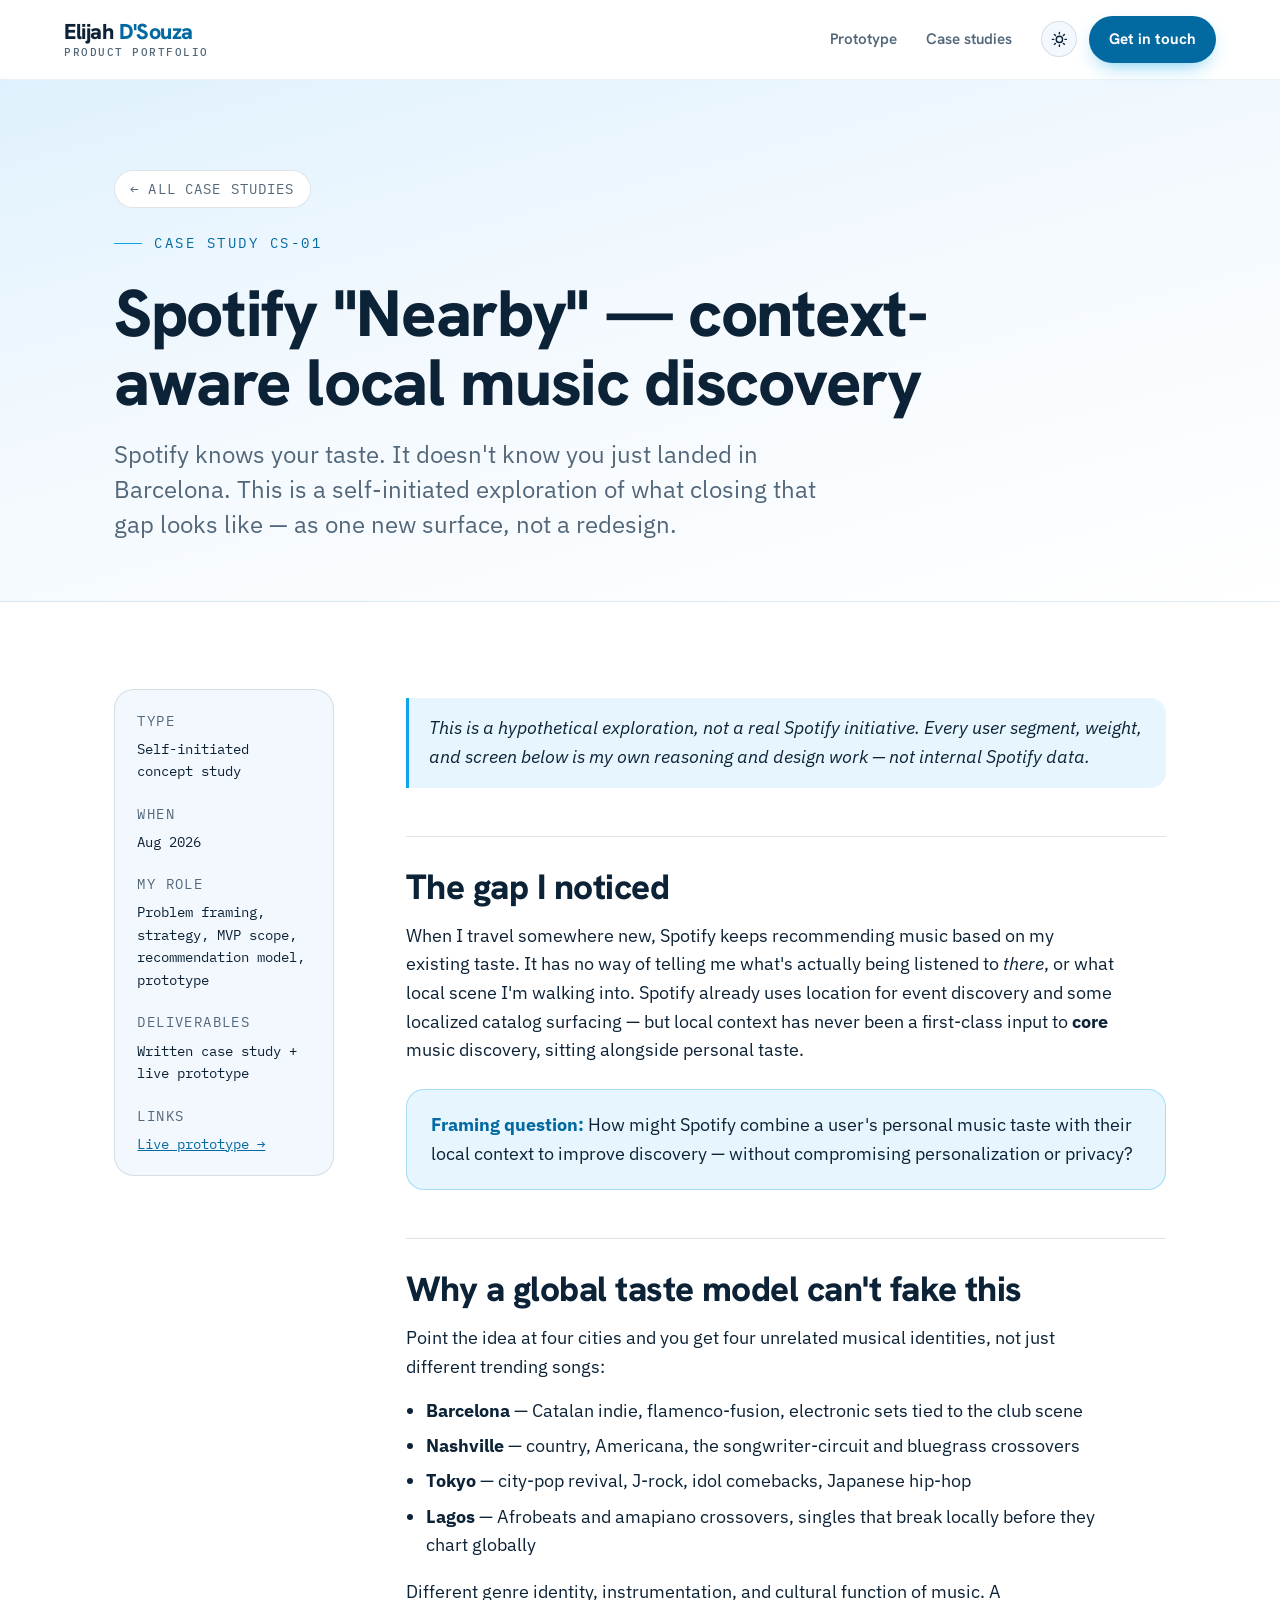
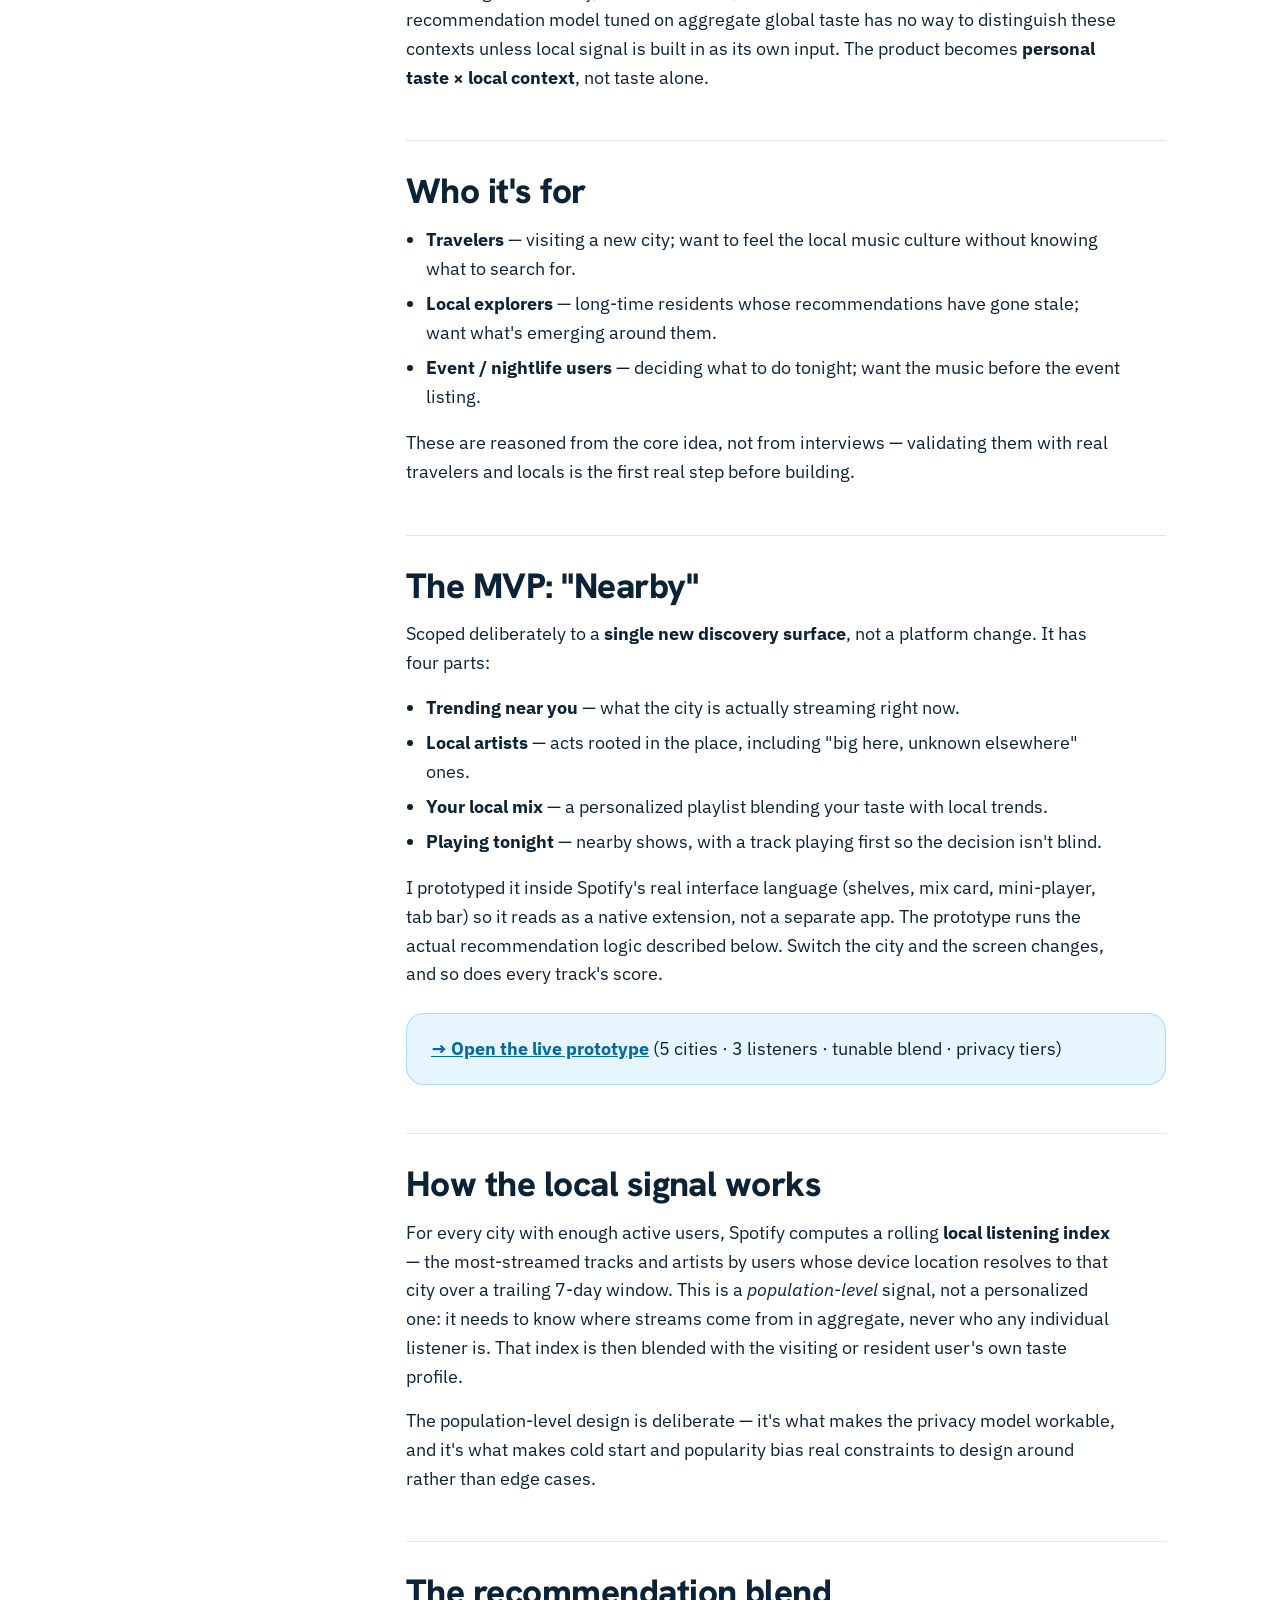
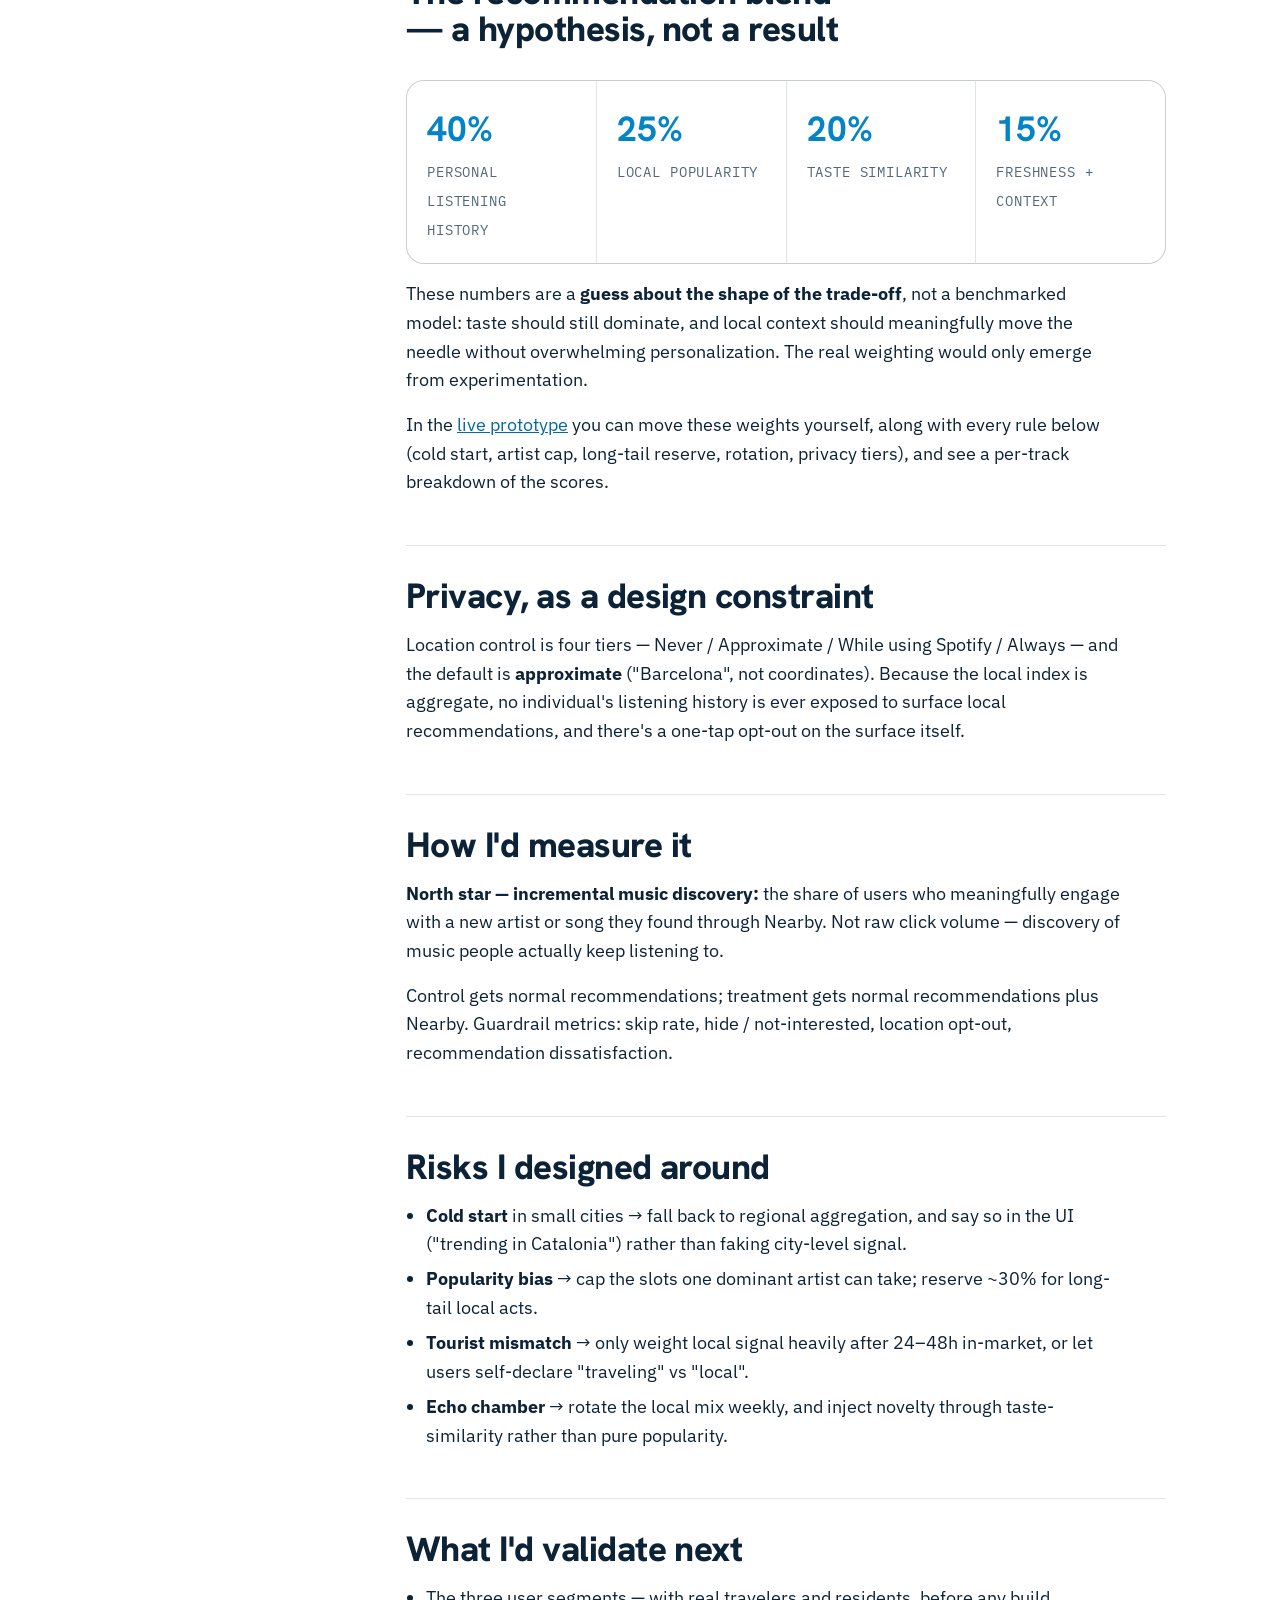
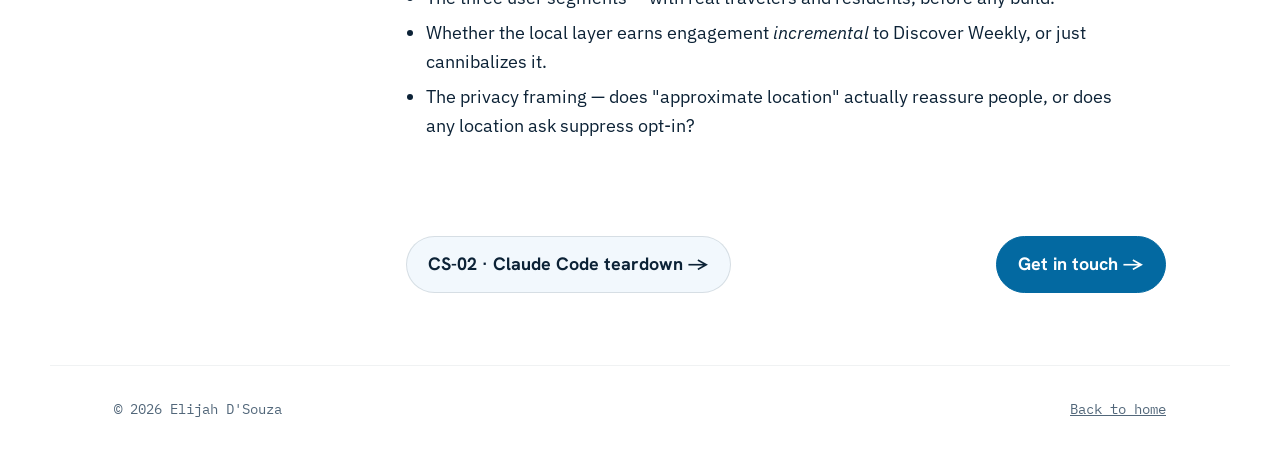
==== commit 8bfc8819: "Case studies share the home chrome; prototype plays genre sketches - Case-study pages: home-page hea" ====
--- a/case-study-1.html
+++ b/case-study-1.html
@@ -23,24 +23,23 @@
   <link rel="stylesheet" href="https://fonts.googleapis.com/css2?family=Hanken+Grotesk:wght@500;600;700;800&family=IBM+Plex+Mono:wght@400;500&family=IBM+Plex+Sans:wght@400;500;600&display=swap" />
   <link rel="stylesheet" href="./styles.css" />
 </head>
-<body>
+<body class="cs-page">
   <a class="skip" href="#cs">Skip to case study</a>
 
-  <header class="nav">
-    <div class="wrap nav__inner">
-      <a class="nav__mark" href="./index.html">Elijah&nbsp;<b>D'Souza</b></a>
-      <div class="nav__end">
-      <nav class="nav__links" aria-label="Primary">
-        <a href="./index.html#products">products</a>
-        <a href="./index.html#case-studies">case studies</a>
-        <a class="is-cta" href="./index.html#contact">contact</a>
+  <header class="s-head s-head--page">
+    <a class="s-mark" href="./index.html">Elijah <b>D'Souza</b><small>Product portfolio</small></a>
+    <div class="s-head__end">
+      <nav class="s-links" aria-label="Primary">
+        <a href="./index.html#products">Prototype</a>
+        <a href="./index.html#case-studies">Case studies</a>
       </nav>
-        <button class="theme-toggle" type="button" aria-label="Toggle dark mode" data-theme-toggle>
-          <svg class="i-sun" viewBox="0 0 24 24" fill="none" stroke="currentColor" stroke-width="2" stroke-linecap="round" aria-hidden="true"><circle cx="12" cy="12" r="4.5"/><path d="M12 2v2M12 20v2M4.9 4.9l1.4 1.4M17.7 17.7l1.4 1.4M2 12h2M20 12h2M4.9 19.1l1.4-1.4M17.7 6.3l1.4-1.4"/></svg>
-          <svg class="i-moon" viewBox="0 0 24 24" fill="none" stroke="currentColor" stroke-width="2" stroke-linejoin="round" aria-hidden="true"><path d="M20 14.5A8 8 0 0 1 9.5 4a8 8 0 1 0 10.5 10.5z"/></svg>
-        </button>
-      </div>
+      <button class="theme-toggle" type="button" aria-label="Toggle dark mode" data-theme-toggle>
+        <svg class="i-sun" viewBox="0 0 24 24" fill="none" stroke="currentColor" stroke-width="2" stroke-linecap="round" aria-hidden="true"><circle cx="12" cy="12" r="4.5"/><path d="M12 2v2M12 20v2M4.9 4.9l1.4 1.4M17.7 17.7l1.4 1.4M2 12h2M20 12h2M4.9 19.1l1.4-1.4M17.7 6.3l1.4-1.4"/></svg>
+        <svg class="i-moon" viewBox="0 0 24 24" fill="none" stroke="currentColor" stroke-width="2" stroke-linejoin="round" aria-hidden="true"><path d="M20 14.5A8 8 0 0 1 9.5 4a8 8 0 1 0 10.5 10.5z"/></svg>
+      </button>
+      <a class="s-cta" href="./index.html#contact">Get in touch</a>
     </div>
+    <span class="read-bar" aria-hidden="true"><span></span></span>
   </header>
 
   <main id="cs">
--- a/styles.css
+++ b/styles.css
@@ -449,6 +449,70 @@
   :root:not([data-theme="light"]) .theme-toggle .i-moon { display: block; }
 }
 .nav__end { display: flex; align-items: center; gap: clamp(0.75rem, 3vw, 1.5rem); }
+
+/* =======================================================
+   Case-study pages: portfolio chrome (matches the home page)
+   ======================================================= */
+.cs-page main { padding-top: 4.6rem; }
+.s-head--page {
+  pointer-events: auto;
+  padding-block: 0.8rem;
+  background: color-mix(in srgb, var(--ground) 84%, transparent);
+  backdrop-filter: blur(10px);
+  border-bottom: 1px solid var(--hairline-2);
+}
+.s-links { display: flex; gap: 0.25rem; margin-right: 0.25rem; }
+.s-links a {
+  font-family: var(--font-display); font-weight: 600; font-size: 0.95rem;
+  text-decoration: none; color: var(--muted);
+  padding: 0.45rem 0.8rem; border-radius: 999px;
+  transition: background 0.2s var(--ease), color 0.2s var(--ease);
+}
+.s-links a:hover { background: var(--surface); color: var(--ink); }
+@media (max-width: 760px) { .s-links { display: none; } .cs-page .s-mark small { display: none; } }
+.read-bar { position: absolute; left: 0; right: 0; bottom: -1px; height: 3px; }
+.read-bar span { display: block; height: 100%; width: var(--read, 0%); background: var(--accent); }
+
+.cs-page .cs-hero { position: relative; isolation: isolate; padding-block: clamp(3.5rem, 8vw, 6rem) clamp(2.5rem, 5vw, 3.75rem); }
+.cs-page .cs-hero::before {
+  content: ""; position: absolute; z-index: -1; inset: 0 calc(50% - 50vw);
+  background: var(--sky-wash); border-bottom: 1px solid var(--hairline-2);
+}
+.cs-page .cs-hero h1 { font-weight: 800; font-size: clamp(2.3rem, 1.7rem + 3vw, 4.2rem); max-width: 22ch; letter-spacing: -0.02em; }
+.cs-page .cs-hero .lead { font-size: var(--step-1); max-width: 52ch; }
+.cs-page .cs-back {
+  display: inline-flex; align-items: center; gap: 0.4rem;
+  padding: 0.45rem 0.95rem; border-radius: 999px;
+  background: var(--ground); border: 1px solid var(--hairline);
+}
+.cs-page .cs-back:hover { border-color: var(--accent); }
+.cs-page .section { border-top: 0; }
+.cs-page .cs-meta {
+  background: var(--surface); border: 1px solid var(--hairline); border-radius: 20px;
+  padding: 1.25rem 1.4rem;
+}
+.cs-page .cs-meta a { color: var(--accent-ink); }
+.cs-page .cs-body h2 { font-weight: 800; }
+.cs-page .cs-body blockquote {
+  background: var(--accent-soft); border-left: 3px solid var(--accent);
+  border-radius: 0 16px 16px 0; padding: 1rem 1.25rem; color: var(--ink);
+}
+.cs-page .callout { border-radius: 18px; padding: 1.3rem 1.5rem; }
+.cs-page .metric-band { border-radius: 18px; }
+.cs-page .cs-figure { border-radius: 22px; }
+.cs-page .cs-table-wrap { border: 1px solid var(--hairline); border-radius: 18px; padding: 0.25rem 0.75rem; background: var(--ground); }
+.cs-page .cs-table tr:last-child td { border-bottom: 0; }
+.cs-page .cs-body a { color: var(--accent-ink); }
+.cs-page .cs-next { border-top: 0; }
+.cs-page .cs-next a {
+  font-size: var(--step-0); padding: 0.8rem 1.3rem; border-radius: 999px;
+  background: var(--surface); border: 1px solid var(--hairline); color: var(--ink);
+}
+.cs-page .cs-next a:last-child { background: var(--accent-ink); border-color: var(--accent-ink); color: #fff; }
+:root[data-theme="dark"] .cs-page .cs-next a:last-child { background: var(--accent); border-color: var(--accent); color: #0c2236; }
+@media (prefers-color-scheme: dark) { :root:not([data-theme="light"]) .cs-page .cs-next a:last-child { background: var(--accent); border-color: var(--accent); color: #0c2236; } }
+.cs-page .cs-next a:hover { color: inherit; filter: brightness(1.05); }
+.cs-page .foot { border-top: 1px solid var(--hairline-2); }
 
 /* =======================================================
    Home: scroll story
@@ -776,7 +840,9 @@
     --step--1: 8.5pt; --step-0: 10pt; --step-1: 12.5pt; --step-2: 16pt; --step-3: 24pt;
   }
   body { background: #fff; -webkit-print-color-adjust: exact; print-color-adjust: exact; }
-  .nav, .skip, .cs-back, .cs-next, .foot, .theme-toggle { display: none !important; }
+  .nav, .s-head, .skip, .cs-back, .cs-next, .foot, .theme-toggle { display: none !important; }
+  .cs-page main { padding-top: 0; }
+  .cs-page .cs-hero::before { display: none; }
   .wrap { max-width: none; padding-inline: 0; }
   .section { padding-block: 0; }
   .cs-hero { padding-block: 0 1.25rem; }
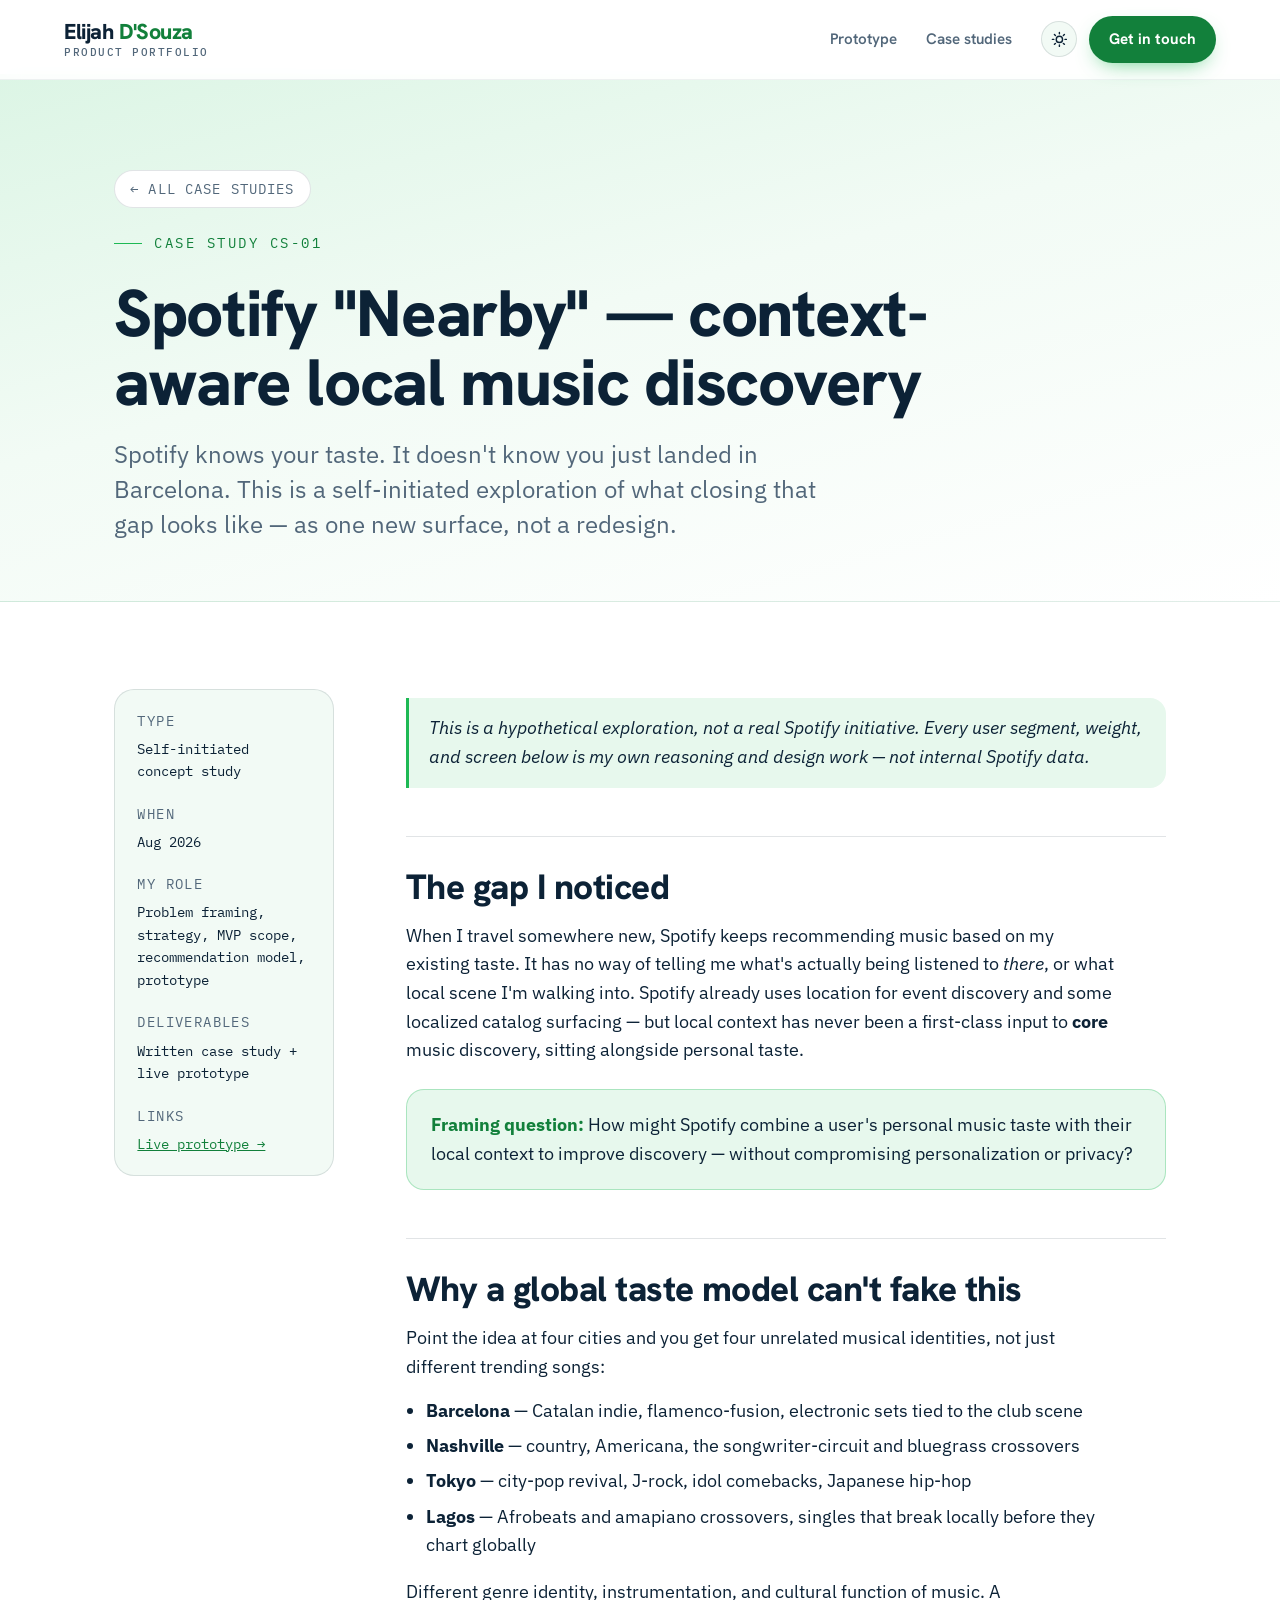
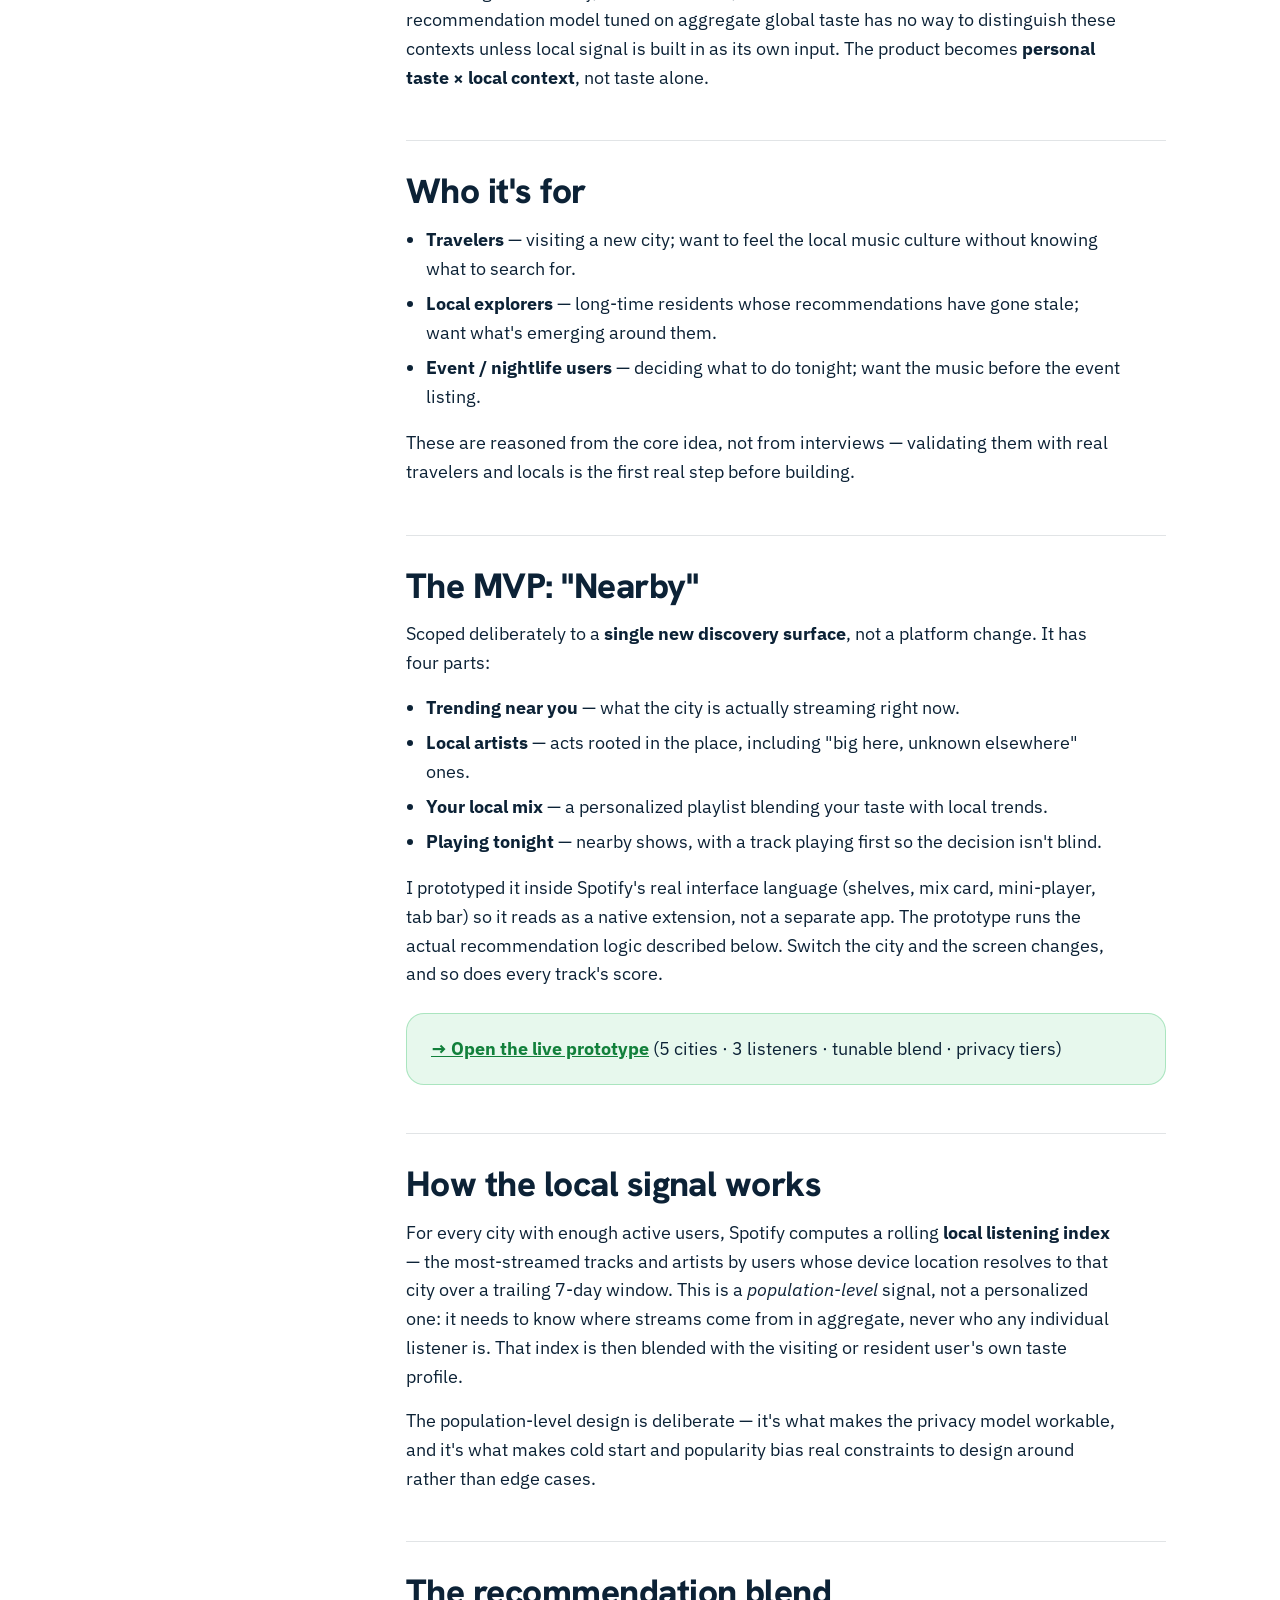
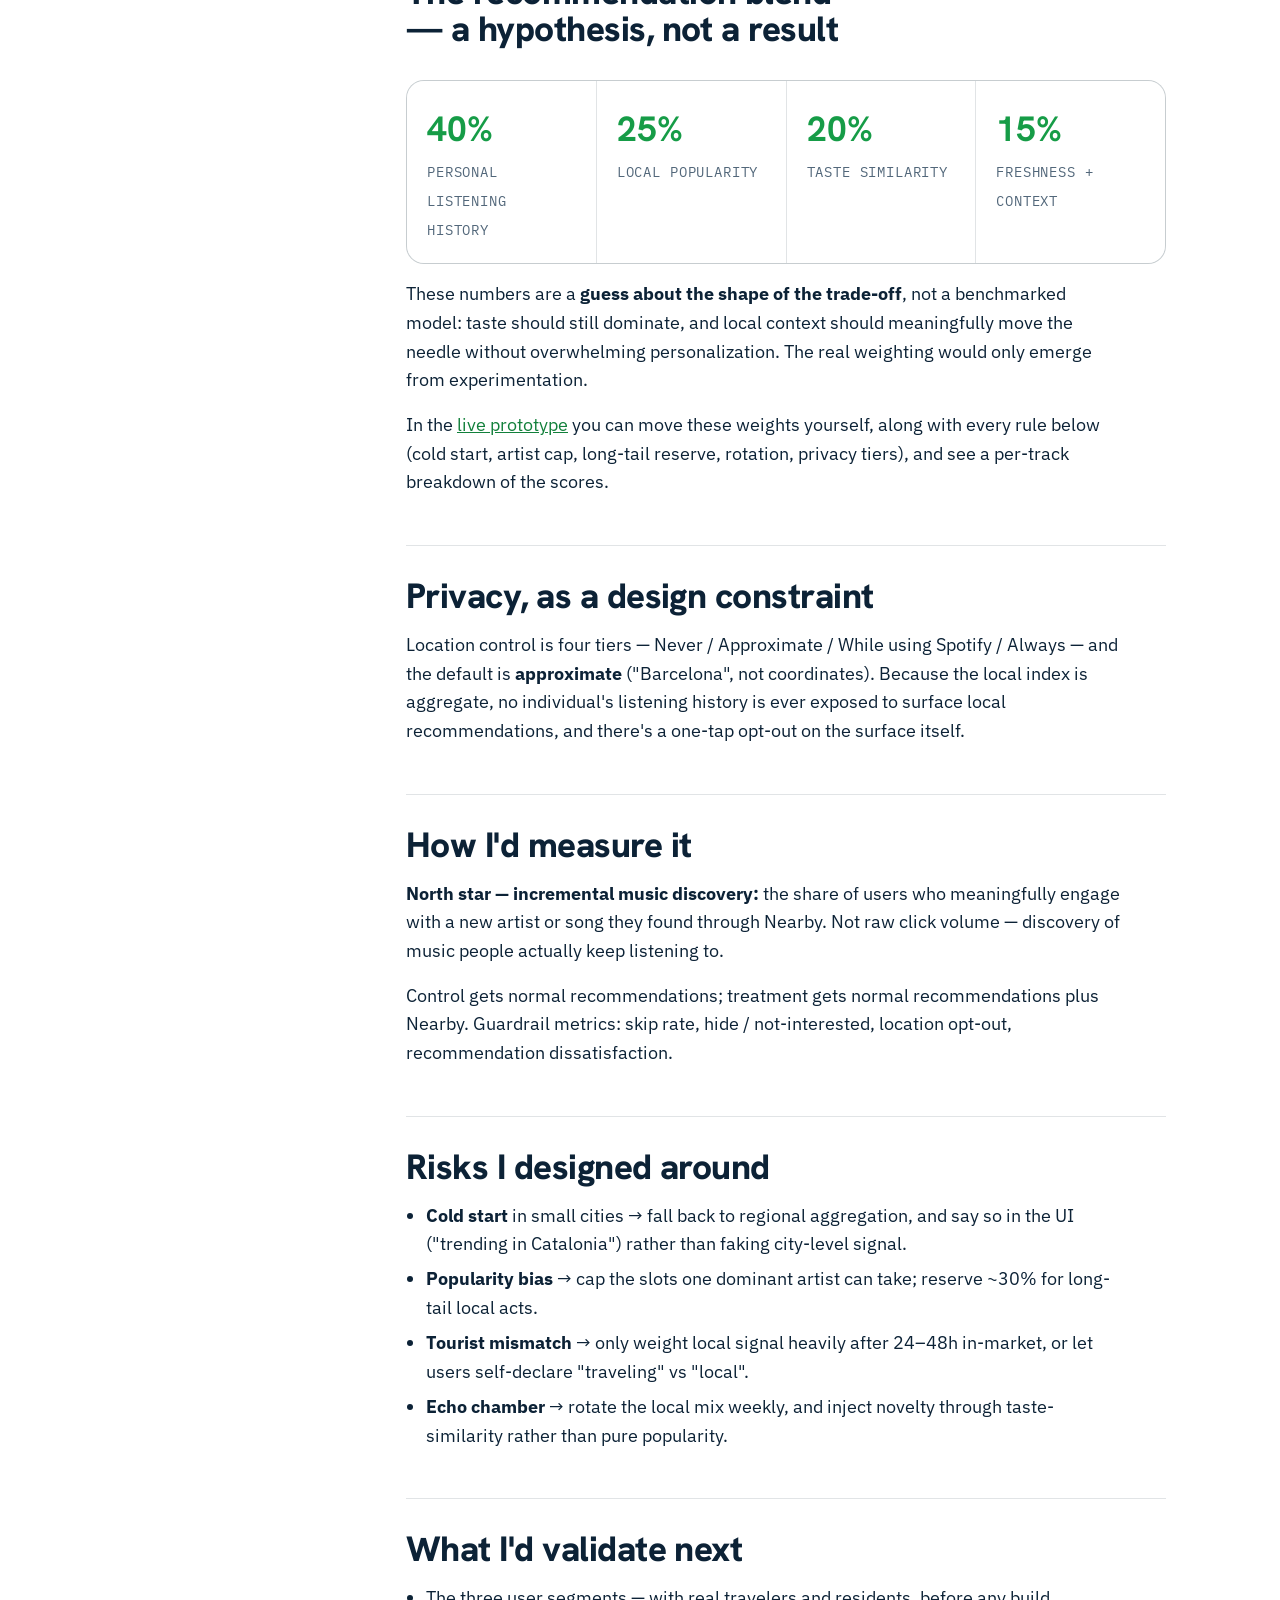
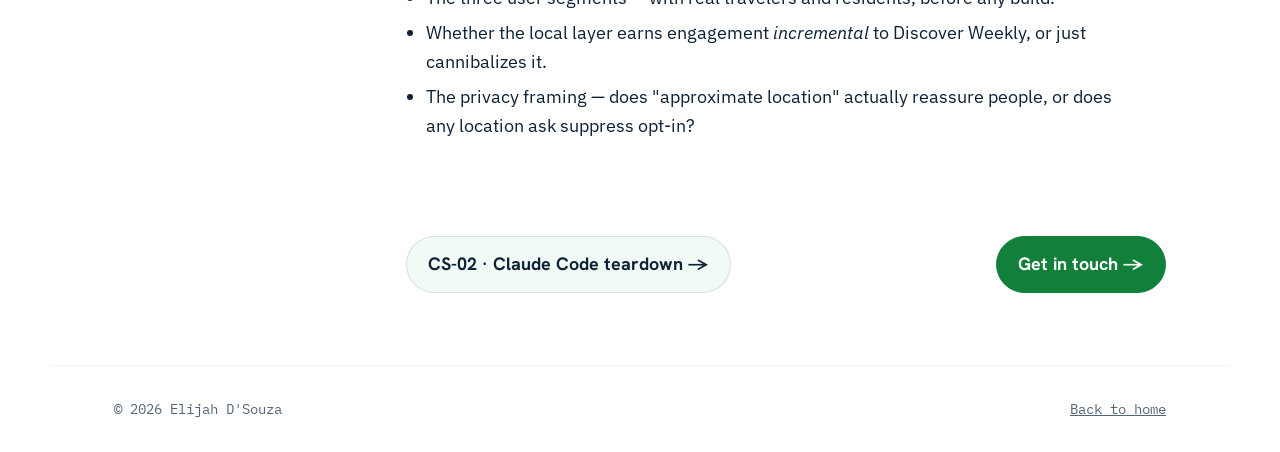
==== commit 5541917b: "Add Shif1 UP project; per-project colour themes; tidy About copy; drop Try it section - New shif1-up" ====
--- a/case-study-1.html
+++ b/case-study-1.html
@@ -21,16 +21,16 @@
   <link rel="preconnect" href="https://fonts.googleapis.com" />
   <link rel="preconnect" href="https://fonts.gstatic.com" crossorigin />
   <link rel="stylesheet" href="https://fonts.googleapis.com/css2?family=Hanken+Grotesk:wght@500;600;700;800&family=IBM+Plex+Mono:wght@400;500&family=IBM+Plex+Sans:wght@400;500;600&display=swap" />
-  <link rel="stylesheet" href="./styles.css" />
+  <link rel="stylesheet" href="./styles.css?v=20261019g" />
 </head>
-<body class="cs-page">
+<body class="cs-page t-spotify">
   <a class="skip" href="#cs">Skip to case study</a>
 
   <header class="s-head s-head--page">
     <a class="s-mark" href="./index.html">Elijah <b>D'Souza</b><small>Product portfolio</small></a>
     <div class="s-head__end">
       <nav class="s-links" aria-label="Primary">
-        <a href="./index.html#products">Prototype</a>
+        <a href="./spotify-nearby-prototype.html">Prototype</a>
         <a href="./index.html#case-studies">Case studies</a>
       </nav>
       <button class="theme-toggle" type="button" aria-label="Toggle dark mode" data-theme-toggle>
@@ -152,6 +152,6 @@
     <span><a class="foot__link" href="./index.html">Back to home</a></span>
   </footer>
 
-  <script src="./main.js"></script>
+  <script src="./main.js?v=20261019a"></script>
 </body>
 </html>
--- a/styles.css
+++ b/styles.css
@@ -513,6 +513,17 @@
 @media (prefers-color-scheme: dark) { :root:not([data-theme="light"]) .cs-page .cs-next a:last-child { background: var(--accent); border-color: var(--accent); color: #0c2236; } }
 .cs-page .cs-next a:hover { color: inherit; filter: brightness(1.05); }
 .cs-page .foot { border-top: 1px solid var(--hairline-2); }
+.cs-hero__links { margin-top: 1.75rem; display: flex; flex-wrap: wrap; gap: 0.75rem; }
+.btn-link {
+  display: inline-block; padding: 0.8rem 1.3rem; border-radius: 999px; text-decoration: none;
+  font-family: var(--font-display); font-weight: 700;
+  background: var(--accent-ink); border: 1px solid var(--accent-ink); color: #fff;
+}
+.btn-link--ghost { background: var(--surface); border-color: var(--hairline); color: var(--ink); }
+.btn-link:hover { filter: brightness(1.05); }
+:root[data-theme="dark"] .btn-link:not(.btn-link--ghost) { background: var(--accent); border-color: var(--accent); color: #0c2236; }
+@media (prefers-color-scheme: dark) { :root:not([data-theme="light"]) .btn-link:not(.btn-link--ghost) { background: var(--accent); border-color: var(--accent); color: #0c2236; } }
+.cs-tags { font-family: var(--font-mono); font-size: var(--step--1); color: var(--muted); line-height: 1.8; }
 
 /* =======================================================
    Home: scroll story
@@ -583,37 +594,37 @@
 }
 .stage__inner { width: 100%; max-width: var(--maxw); margin-inline: auto; padding: 6rem var(--pad-x) 5rem; }
 
-/* ---- 1 · hero ---- */
-.hero-word {
-  position: relative; text-align: center; line-height: 0.9;
-  font-family: var(--font-display); font-weight: 800;
-  font-size: clamp(3.2rem, 14vw, 12.5rem); letter-spacing: 0.06em;
-  transform: scale(calc(1 + var(--p, 0) * 0.5));
-  opacity: clamp(0, calc(1.7 - var(--p, 0) * 2.2), 1);
-}
-.hero-word__main { position: relative; z-index: 1; }
-.hero-word__main span {
-  display: inline-block;
-  background: linear-gradient(180deg, #38bdf8, #0369a1);
-  -webkit-background-clip: text; background-clip: text; color: transparent;
-  animation: letterIn 0.9s var(--ease) both;
-  animation-delay: calc(var(--i) * 70ms);
-}
-.hero-word__echo {
-  position: absolute; inset: 0;
-  color: transparent; -webkit-text-stroke: 1.5px color-mix(in srgb, var(--accent) 40%, transparent);
-  transform: translate(calc(-4% - var(--p, 0) * 10%), 9%);
-}
-@keyframes letterIn { from { opacity: 0; transform: translateY(0.35em) rotate(6deg); } to { opacity: 1; transform: none; } }
+/* ---- 1 · hero: the name, which docks into the header as you scroll ---- */
+.hero-name {
+  margin: 0; text-align: center;
+  font-family: var(--font-display); font-weight: 800; line-height: 1;
+  font-size: clamp(3rem, 11.5vw, 10rem); letter-spacing: -0.03em;
+}
+.hero-name { position: relative; }
+.hero-name__inner { position: relative; z-index: 1; display: inline-block; transform-origin: 0 0; will-change: transform; }
+/* outlined echo, offset behind the name; drifts left and fades as the name docks */
+.hero-name__echo {
+  position: absolute; left: 50%; top: 0; z-index: 0; white-space: nowrap; pointer-events: none;
+  color: transparent; -webkit-text-stroke: 1.5px color-mix(in srgb, var(--accent) 45%, transparent);
+  transform: translate(calc(-50% - 3% - var(--p, 0) * 14%), 10%);
+  opacity: clamp(0, calc(1 - var(--p, 0) * 2.6), 1);
+  animation: subIn 1.1s var(--ease) 0.25s both;
+}
+.hero-name b { color: var(--accent-ink); font-weight: 800; }
+.hero-name .w { display: inline-block; animation: letterIn 0.9s var(--ease) both; animation-delay: calc(var(--i) * 120ms + 80ms); }
+@keyframes letterIn { from { opacity: 0; transform: translateY(0.35em) rotate(4deg); } to { opacity: 1; transform: none; } }
 .hero-sub {
-  margin-top: clamp(1.5rem, 4vw, 2.5rem); text-align: center;
-  font-family: var(--font-display); font-weight: 700; font-size: var(--step-2);
-  opacity: clamp(0, calc(1.3 - var(--p, 0) * 2.6), 1);
-}
-.hero-sub small {
-  display: block; margin-top: 0.6rem;
-  font-family: var(--font-body); font-weight: 400; font-size: var(--step-0); color: var(--muted);
-}
+  margin-top: clamp(1rem, 2.5vw, 1.75rem); text-align: center;
+  font-family: var(--font-body); font-weight: 500; font-size: var(--step-1); color: var(--muted);
+  opacity: clamp(0, calc(1 - var(--p, 0) * 3.2), 1);
+  transform: translateY(calc(var(--p, 0) * -1.5rem));
+  animation: subIn 0.9s var(--ease) 0.35s both;
+}
+@keyframes subIn { from { opacity: 0; } to { opacity: 1; } }
+/* the header mark only appears once the name has docked into it */
+.story .s-mark { opacity: 0; pointer-events: none; transition: opacity 0.18s linear; }
+.story .s-mark.is-docked { opacity: 1; pointer-events: auto; }
+.story .s-mark small { transition: opacity 0.3s var(--ease); }
 .scroll-cue {
   position: absolute; left: 50%; bottom: 4.75rem; transform: translateX(-50%);
   font-family: var(--font-mono); font-size: 0.72rem; letter-spacing: 0.16em; text-transform: uppercase;
@@ -680,9 +691,9 @@
 }
 [data-step="1"] .chip { opacity: 1; transform: translate(calc(-50% + var(--x)), calc(-50% + var(--y))) scale(1); }
 
-.badges { position: absolute; inset: 0; display: grid; align-content: center; gap: 0.7rem; padding: 8% 10%; }
+.badges { position: absolute; inset: 0; display: grid; align-content: center; gap: 0.55rem; padding: 6% 10%; }
 .badge {
-  display: flex; align-items: center; gap: 0.8rem; padding: 0.7rem 1rem; border-radius: 14px;
+  display: flex; align-items: center; gap: 0.8rem; padding: 0.6rem 1rem; border-radius: 14px;
   background: var(--ground); border: 1px solid var(--hairline);
   opacity: 0; transform: translateX(24px);
   transition: transform 0.55s var(--ease), opacity 0.55s var(--ease); transition-delay: calc(var(--i) * 80ms);
@@ -721,14 +732,31 @@
 .blend__slider input { width: 100%; accent-color: var(--accent); }
 .blend__ends { display: flex; justify-content: space-between; font-family: var(--font-mono); font-size: 0.72rem; text-transform: uppercase; letter-spacing: 0.08em; color: var(--muted); }
 .blend__list { position: relative; list-style: none; margin: 1rem 0 0; padding: 0; height: calc(6 * 3.5rem); }
+.blend__list { height: calc(6 * 3.25rem); }
 .blend__list li {
-  position: absolute; left: 0; right: 0; height: 3.1rem;
-  display: flex; align-items: center; gap: 0.75rem; padding: 0 0.8rem;
+  position: absolute; left: 0; right: 0; height: 2.9rem;
+  transform: translateY(calc(var(--r) * 3.25rem));
+  transition: transform 0.45s var(--ease);
+}
+.blend__list button {
+  width: 100%; height: 100%; display: flex; align-items: center; gap: 0.75rem; padding: 0 0.8rem;
   border-radius: 12px; background: var(--ground); border: 1px solid var(--hairline);
-  transform: translateY(calc(var(--r) * 3.5rem));
-  transition: transform 0.45s var(--ease);
-}
-.blend__list .art { width: 2.1rem; height: 2.1rem; border-radius: 6px; display: grid; place-items: center; font-size: 1rem; flex: none; }
+  font: inherit; color: inherit; text-align: left; cursor: pointer;
+  transition: border-color 0.2s var(--ease), background 0.2s var(--ease);
+}
+.blend__list button:hover { border-color: var(--accent); }
+.blend__list li.is-current button { border-color: var(--accent); background: var(--accent-soft); }
+.blend__list .pp {
+  width: 1.9rem; height: 1.9rem; flex: none; border-radius: 50%;
+  display: grid; place-items: center; background: var(--accent-ink); color: #fff;
+}
+:root[data-theme="dark"] .blend__list .pp { background: var(--accent); color: #0c2236; }
+@media (prefers-color-scheme: dark) { :root:not([data-theme="light"]) .blend__list .pp { background: var(--accent); color: #0c2236; } }
+.blend__list .pp svg { width: 0.7rem; height: 0.7rem; }
+.blend__player { margin-top: 0.9rem; min-height: 80px; }
+.blend__player iframe { display: block; border: 0; border-radius: 12px; }
+.blend__list .art { width: 2.1rem; height: 2.1rem; border-radius: 6px; overflow: hidden; flex: none; background: var(--surface-2); }
+.blend__list .art img { width: 100%; height: 100%; object-fit: cover; display: block; }
 .blend__list .t { flex: 1; min-width: 0; }
 .blend__list .t b { display: block; font-size: 0.92rem; white-space: nowrap; overflow: hidden; text-overflow: ellipsis; }
 .blend__list .t span { font-family: var(--font-mono); font-size: 0.7rem; color: var(--muted); }
@@ -737,13 +765,15 @@
 /* ---- 4 · work: horizontal gallery ---- */
 .work-stage { align-items: stretch; }
 .track {
-  display: flex; gap: 2rem; height: 100%; align-items: center;
+  /* one grid row: every card stretches to the tallest card's height */
+  display: grid; grid-auto-flow: column; grid-template-rows: auto; align-content: center; align-items: stretch;
+  gap: 2rem; height: 100%;
   padding: 6rem var(--pad-x) 5rem;
   width: max-content;
   transform: translateX(calc(var(--p, 0) * var(--shift, 0px) * -1));
   will-change: transform;
 }
-.track__intro { width: min(26rem, 80vw); flex: none; }
+.track__intro { width: min(26rem, 80vw); flex: none; align-self: center; }
 .track__intro h2 { font-size: var(--step-3); }
 .track__intro p { margin-top: 1rem; color: var(--muted); }
 .panel {
@@ -766,6 +796,16 @@
 .panel__metric span { display: block; }
 .panel__metric b { display: block; font-family: var(--font-display); font-size: var(--step-2); color: var(--signal); }
 .panel__metric span { font-family: var(--font-mono); font-size: 0.72rem; text-transform: uppercase; letter-spacing: 0.08em; color: var(--muted); }
+/* the lead project: wider, sky-washed, flagged */
+.panel--featured { background: linear-gradient(160deg, var(--sky-wash), var(--ground) 70%); border-color: color-mix(in srgb, var(--accent) 45%, var(--hairline)); }
+.panel__flag {
+  align-self: flex-start; padding: 0.3rem 0.7rem; border-radius: 999px;
+  font-family: var(--font-mono); font-size: 0.72rem; text-transform: uppercase; letter-spacing: 0.1em;
+  background: var(--accent-ink); color: #fff;
+}
+:root[data-theme="dark"] .panel__flag { background: var(--accent); color: #0c2236; }
+@media (prefers-color-scheme: dark) { :root:not([data-theme="light"]) .panel__flag { background: var(--accent); color: #0c2236; } }
+.panel__top { display: flex; justify-content: space-between; align-items: flex-start; gap: 1rem; }
 .panel--soon { background: transparent; border-style: dashed; box-shadow: none; justify-content: center; }
 .panel--soon:hover { transform: none; }
 
@@ -787,12 +827,15 @@
   .about .scene { order: -1; width: min(100%, 22rem); justify-self: center; }
   .steps { min-height: 16rem; }
   .step h2 { font-size: var(--step-1); }
+  .badges { gap: 0.35rem; padding: 5% 7%; }
+  .badge { padding: 0.45rem 0.8rem; gap: 0.6rem; }
+  .badge b { font-size: 0.85rem; white-space: nowrap; overflow: hidden; text-overflow: ellipsis; }
+  .badge em { font-size: 0.66rem; }
   .split { grid-template-columns: 1fr; grid-template-rows: auto 1fr; }
   .split__left { padding-top: 5.5rem; padding-bottom: 1rem; }
   .split__right { padding-top: 1.5rem; padding-bottom: 4.5rem; gap: 0.8rem; transform: translateY(calc((1 - min(1, var(--p, 0) * 2.2)) * 100%)); }
   .split__right h2 { font-size: var(--step-2); }
   .blend__q { font-size: var(--step-1); }
-  .blend__list { height: calc(4 * 3.5rem); overflow: hidden; }
   .s-cta { padding: 0.6rem 1rem; font-size: 0.85rem; }
   .s-mark small { display: none; }
   .s-head { padding-block: 0.7rem; background: color-mix(in srgb, var(--ground) 82%, transparent); backdrop-filter: blur(10px); border-bottom: 1px solid var(--hairline-2); }
@@ -807,7 +850,7 @@
   /* no horizontal pin on small screens: panels stack */
   .work-pin { height: auto; }
   .work-pin .stage { position: relative; height: auto; overflow: visible; }
-  .work-pin .track { flex-direction: column; width: auto; transform: none; align-items: stretch; padding-top: 5rem; }
+  .work-pin .track { display: flex; flex-direction: column; width: auto; transform: none; align-items: stretch; padding-top: 5rem; }
   .work-pin .panel, .work-pin .track__intro { width: auto; min-height: 0; }
 }
 
@@ -815,13 +858,15 @@
 .no-motion .pin { height: auto; }
 .no-motion .stage { position: relative; height: auto; min-height: 0; overflow: visible; }
 .no-motion .stage__inner { padding-block: 5rem 3rem; }
-.no-motion .hero-word, .no-motion .hero-sub, .no-motion .outro__word span { transform: none; opacity: 1; }
+.no-motion .hero-sub, .no-motion .outro__word span { transform: none; opacity: 1; }
+.no-motion .hero-name__echo { transform: translate(-53%, 10%); }
+.no-motion .story .s-mark { opacity: 1; pointer-events: auto; }
 .no-motion .scroll-cue { display: none; }
 .no-motion .steps { min-height: 0; display: grid; gap: 2.5rem; }
 .no-motion .step { position: static; opacity: 1; transform: none; pointer-events: auto; }
 .no-motion .scene { display: none; }
 .no-motion .split__right { transform: none; }
-.no-motion .track { flex-direction: column; width: auto; transform: none; align-items: stretch; }
+.no-motion .track { display: flex; flex-direction: column; width: auto; transform: none; align-items: stretch; }
 .no-motion .panel, .no-motion .track__intro { width: auto; }
 .no-motion .s-rail { display: none; }
 
@@ -859,3 +904,41 @@
   a { color: var(--accent-ink); }
   .cs-sources a::after { content: " — " attr(href); color: var(--muted); word-break: break-all; }
 }
+
+/* =========================================================================
+   Per-project palettes: each project carries its own accent, on its case
+   study page (body class) and on its card on the home page.
+   ========================================================================= */
+.t-f1 { --surface: #f8f4f4; --surface-2: #f3e9e9;
+  --accent: #e10600; --accent-ink: #b80500; --accent-soft: #fdeceb; --signal: #e10600;
+  --sky-wash: linear-gradient(165deg, #fbe3e2 0%, #fdf4f4 45%, #ffffff 100%);
+}
+.t-spotify { --surface: #f2faf5; --surface-2: #e4f5ea;
+  --accent: #1db954; --accent-ink: #12803b; --accent-soft: #e7f8ed; --signal: #169c47;
+  --sky-wash: linear-gradient(165deg, #dcf5e5 0%, #f2fbf5 45%, #ffffff 100%);
+}
+.t-claude { --surface: #faf5f2; --surface-2: #f5e9e2;
+  --accent: #d97757; --accent-ink: #a9492a; --accent-soft: #fbefe9; --signal: #c0623f;
+  --sky-wash: linear-gradient(165deg, #f8e4da 0%, #fcf4ef 45%, #ffffff 100%);
+}
+:root[data-theme="dark"] .t-f1 { --accent: #ff2a22; --surface: #262a30; --surface-2: #2e333a; --accent-ink: #ff6b65; --accent-soft: #3a1f1f; --signal: #ff3b33; --sky-wash: linear-gradient(165deg, #3a2224 0%, #24201f 45%, #1e2126 100%); }
+:root[data-theme="dark"] .t-spotify { --accent: #1ed760; --surface: #262a30; --surface-2: #2e333a; --accent-ink: #4fe087; --accent-soft: #1d3426; --signal: #1ed760; --sky-wash: linear-gradient(165deg, #1f3a2a 0%, #1f2a24 45%, #1e2126 100%); }
+:root[data-theme="dark"] .t-claude { --accent: #e08a6c; --surface: #262a30; --surface-2: #2e333a; --accent-ink: #f0ad94; --accent-soft: #3a2a24; --signal: #e8957a; --sky-wash: linear-gradient(165deg, #3a2a24 0%, #2a2422 45%, #1e2126 100%); }
+@media (prefers-color-scheme: dark) {
+  :root:not([data-theme="light"]) .t-f1 { --accent: #ff2a22; --surface: #262a30; --surface-2: #2e333a; --accent-ink: #ff6b65; --accent-soft: #3a1f1f; --signal: #ff3b33; --sky-wash: linear-gradient(165deg, #3a2224 0%, #24201f 45%, #1e2126 100%); }
+  :root:not([data-theme="light"]) .t-spotify { --accent: #1ed760; --surface: #262a30; --surface-2: #2e333a; --accent-ink: #4fe087; --accent-soft: #1d3426; --signal: #1ed760; --sky-wash: linear-gradient(165deg, #1f3a2a 0%, #1f2a24 45%, #1e2126 100%); }
+  :root:not([data-theme="light"]) .t-claude { --accent: #e08a6c; --surface: #262a30; --surface-2: #2e333a; --accent-ink: #f0ad94; --accent-soft: #3a2a24; --signal: #e8957a; --sky-wash: linear-gradient(165deg, #3a2a24 0%, #2a2422 45%, #1e2126 100%); }
+}
+
+/* F1 is red on black: its hero band and its home card stay black in both modes */
+.t-f1 .cs-hero, .track .panel.t-f1 {
+  --ground: #121214; --surface: #1d1d20; --ink: #f5f5f5; --muted: #a9a9ae;
+  --hairline: rgba(255, 255, 255, 0.14); --hairline-2: rgba(255, 255, 255, 0.07);
+  --accent: #ff2a22; --accent-ink: #ff6b65; --signal: #ff3b33;
+  --sky-wash: radial-gradient(120% 90% at 85% 0%, rgba(225, 6, 0, 0.32), transparent 60%), linear-gradient(165deg, #18181b 0%, #0d0d0f 100%);
+  color: var(--ink);
+}
+.t-f1 .cs-hero::before { border-bottom: 3px solid #e10600; }
+.panel.t-f1 { background: var(--sky-wash); border-color: rgba(225, 6, 0, 0.55); box-shadow: 0 30px 60px -30px rgba(225, 6, 0, 0.55); }
+.panel.t-f1:hover, .panel.t-f1:focus-visible { border-color: #ff2a22; }
+.t-f1 .btn-link:not(.btn-link--ghost), .t-f1 .panel__flag, .panel.t-f1 .panel__flag { background: #e10600; border-color: #e10600; color: #fff; }
